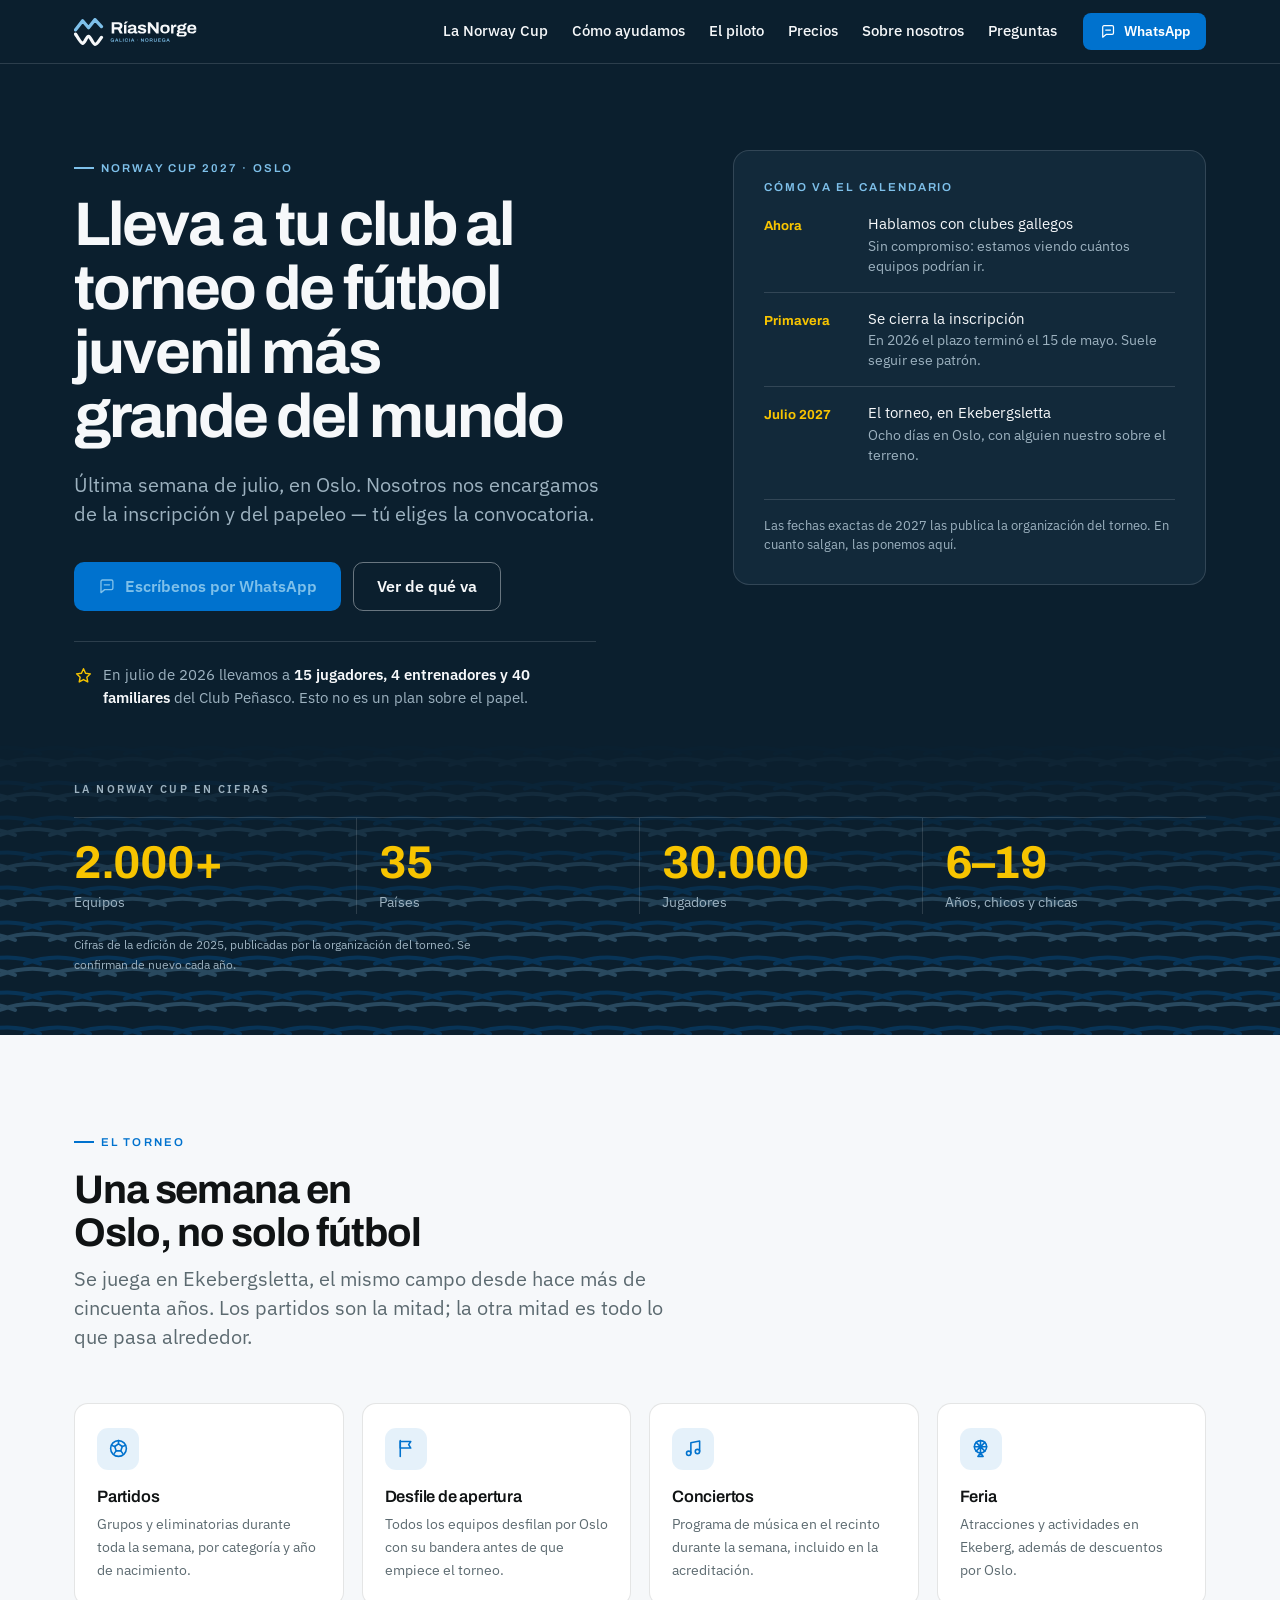
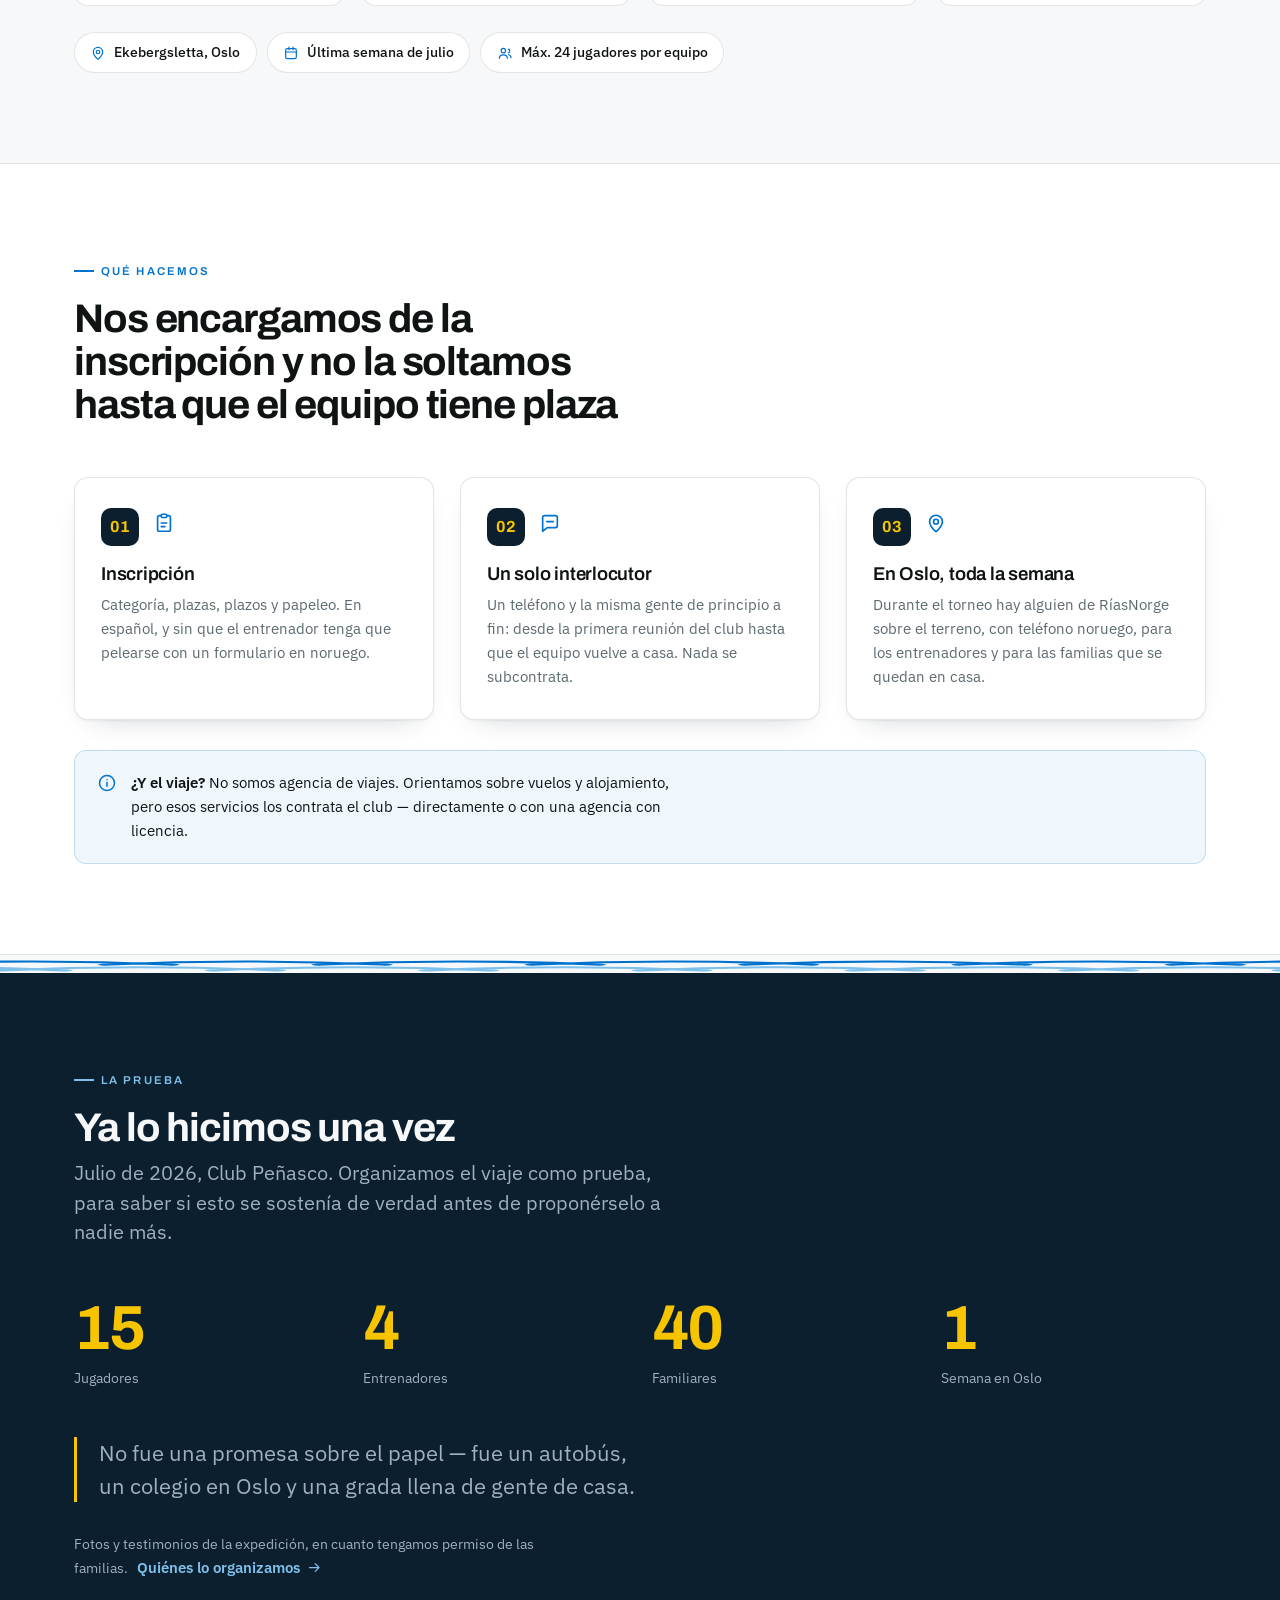
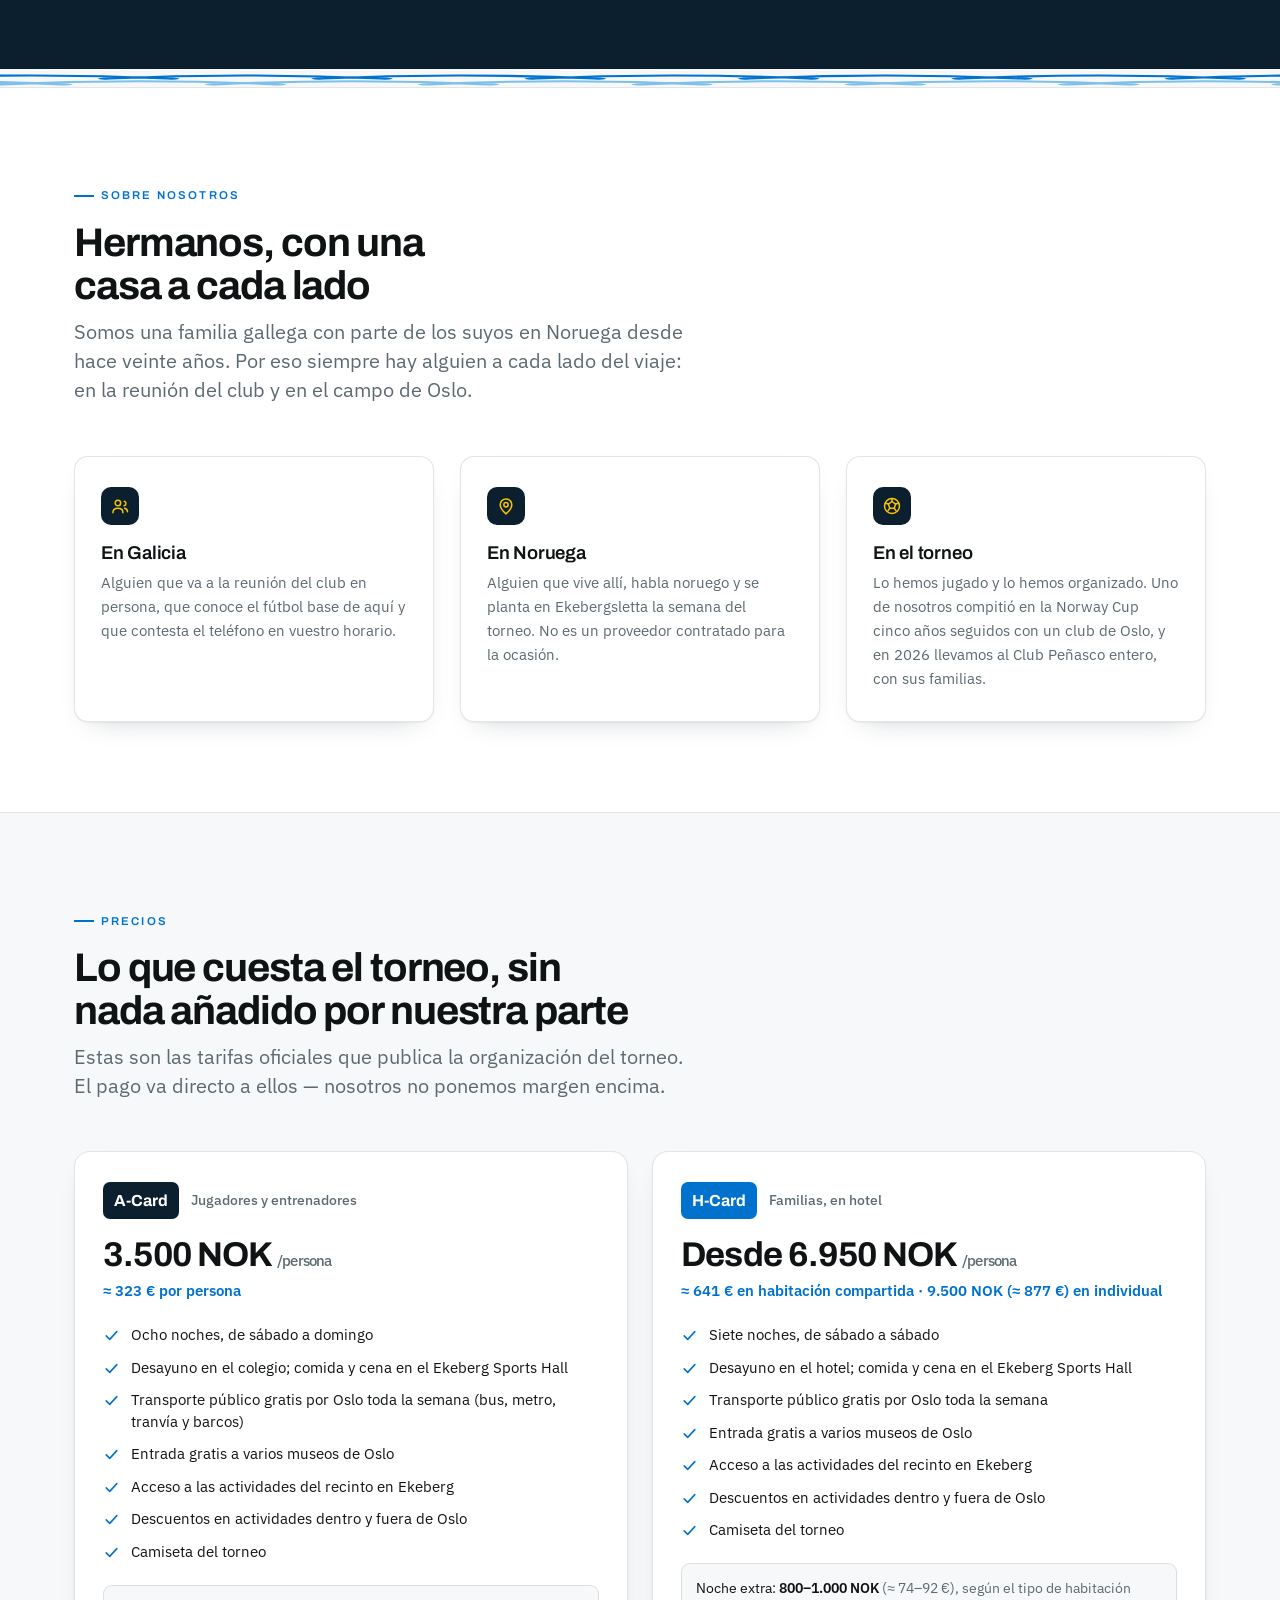
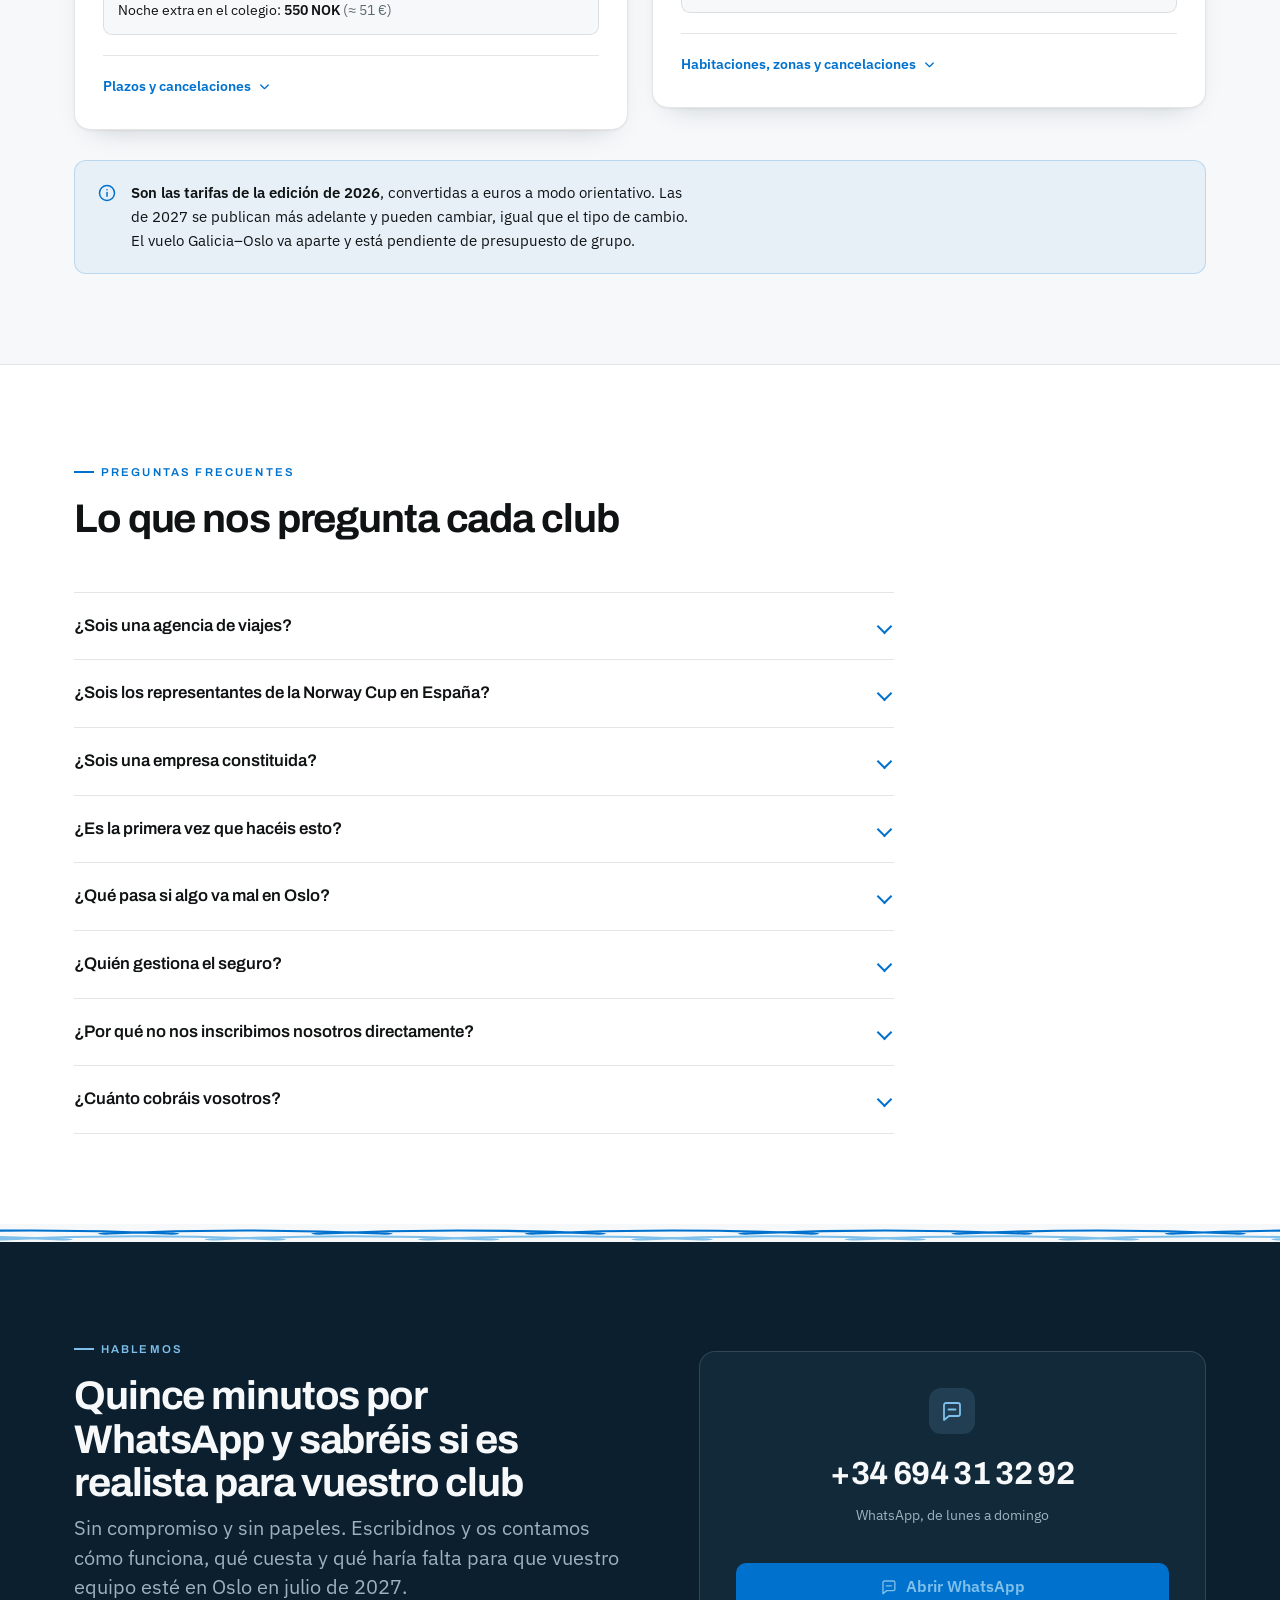
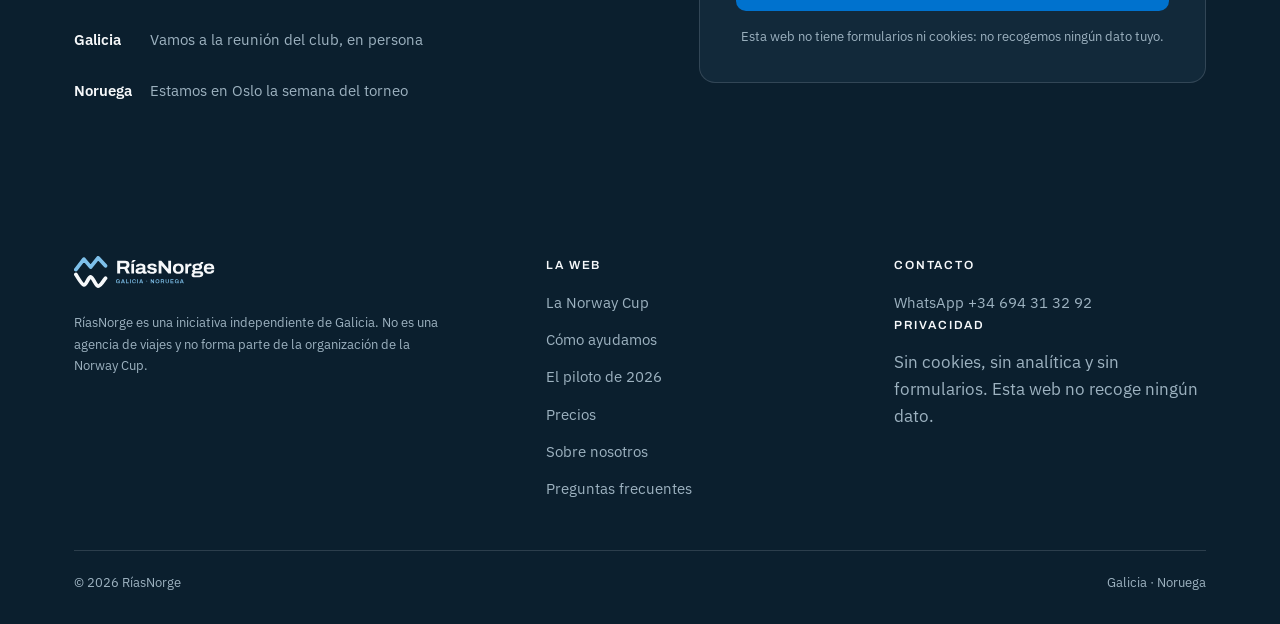
==== index.html @ 10eb0c3c "Add files via upload" ====
<!doctype html>
<html lang="es">
<head>
<meta charset="utf-8">
<meta name="viewport" content="width=device-width,initial-scale=1">
<title>RíasNorge — Lleva a tu club a la Norway Cup de Oslo</title>
<meta name="description" content="Ayudamos a los clubes de fútbol base gallegos a inscribir a sus equipos en la Norway Cup de Oslo, el torneo juvenil más grande del mundo. En julio de 2026 llevamos al Club Peñasco.">

<!-- Seguridad: la página solo puede cargar recursos de este mismo dominio.
     Nada de scripts externos, nada de rastreadores, nada de formularios. -->
<meta http-equiv="Content-Security-Policy" content="default-src 'none'; img-src 'self' data:; style-src 'self'; font-src 'self'; script-src 'none'; form-action 'none'; base-uri 'none'; frame-src 'none'; object-src 'none'">
<meta name="referrer" content="no-referrer-when-downgrade">
<meta name="robots" content="index, follow">
<meta name="theme-color" content="#0B1F2E">

<!-- Vista previa al compartir por WhatsApp -->
<meta property="og:type" content="website">
<meta property="og:locale" content="es_ES">
<meta property="og:site_name" content="RíasNorge">
<meta property="og:title" content="Lleva a tu club a la Norway Cup">
<meta property="og:description" content="El torneo de fútbol juvenil más grande del mundo se juega en Oslo. Ayudamos a los clubes gallegos a inscribirse.">
<meta property="og:image" content="https://riasnorge.com/img/og.png">
<meta property="og:image:width" content="1200">
<meta property="og:image:height" content="630">
<meta name="twitter:card" content="summary_large_image">

<link rel="icon" href="img/favicon.svg" type="image/svg+xml">
<link rel="apple-touch-icon" href="img/og.png">
<link rel="canonical" href="https://riasnorge.com/">
<link rel="stylesheet" href="estilos.css">
</head>
<body>

<a class="skip" href="#contenido">Ir al contenido</a>

<svg class="sprite" aria-hidden="true" focusable="false"><defs>
<symbol id="i-ball" viewBox="0 0 24 24" fill="none" stroke="currentColor" stroke-width="1.8" stroke-linecap="round" stroke-linejoin="round"><circle cx="12" cy="12" r="9"/><path d="M12 6.6l4.3 3.1-1.6 5H9.3l-1.6-5z"/><path d="M12 3v3.6M16.3 9.7l3.4-1.1M14.7 14.7l2.1 2.9M9.3 14.7l-2.1 2.9M7.7 9.7L4.3 8.6"/></symbol>
<symbol id="i-flag" viewBox="0 0 24 24" fill="none" stroke="currentColor" stroke-width="1.8" stroke-linecap="round" stroke-linejoin="round"><path d="M6 21V3"/><path d="M6 4h12l-2.4 3.6L18 11.5H6z"/></symbol>
<symbol id="i-music" viewBox="0 0 24 24" fill="none" stroke="currentColor" stroke-width="1.8" stroke-linecap="round" stroke-linejoin="round"><path d="M9 17V5.5l10-2V15"/><circle cx="6.5" cy="17.5" r="2.5"/><circle cx="16.5" cy="15.5" r="2.5"/></symbol>
<symbol id="i-wheel" viewBox="0 0 24 24" fill="none" stroke="currentColor" stroke-width="1.8" stroke-linecap="round" stroke-linejoin="round"><circle cx="12" cy="10" r="7"/><path d="M12 3v14M5 10h14M7 5l10 10M17 5L7 15"/><path d="M12 17l-3 4h6z"/></symbol>
<symbol id="i-clipboard" viewBox="0 0 24 24" fill="none" stroke="currentColor" stroke-width="1.8" stroke-linecap="round" stroke-linejoin="round"><path d="M9 4H7a2 2 0 0 0-2 2v13a2 2 0 0 0 2 2h10a2 2 0 0 0 2-2V6a2 2 0 0 0-2-2h-2"/><rect x="9" y="2.5" width="6" height="3.5" rx="1"/><path d="M9 12h6M9 16h4"/></symbol>
<symbol id="i-chat" viewBox="0 0 24 24" fill="none" stroke="currentColor" stroke-width="1.8" stroke-linecap="round" stroke-linejoin="round"><path d="M20 15a2 2 0 0 1-2 2H9l-5 4V6a2 2 0 0 1 2-2h12a2 2 0 0 1 2 2z"/><path d="M8.5 10.5h7"/></symbol>
<symbol id="i-pin" viewBox="0 0 24 24" fill="none" stroke="currentColor" stroke-width="1.8" stroke-linecap="round" stroke-linejoin="round"><path d="M12 21.5s7-6.2 7-11a7 7 0 1 0-14 0c0 4.8 7 11 7 11z"/><circle cx="12" cy="10.5" r="2.6"/></symbol>
<symbol id="i-check" viewBox="0 0 24 24" fill="none" stroke="currentColor" stroke-width="2.2" stroke-linecap="round" stroke-linejoin="round"><path d="M4.5 12.5l5 5 10-11"/></symbol>
<symbol id="i-chevron" viewBox="0 0 24 24" fill="none" stroke="currentColor" stroke-width="2" stroke-linecap="round" stroke-linejoin="round"><path d="M6 9.5l6 6 6-6"/></symbol>
<symbol id="i-arrow" viewBox="0 0 24 24" fill="none" stroke="currentColor" stroke-width="2" stroke-linecap="round" stroke-linejoin="round"><path d="M4 12h15M13 6l6 6-6 6"/></symbol>
<symbol id="i-menu" viewBox="0 0 24 24" fill="none" stroke="currentColor" stroke-width="2" stroke-linecap="round"><path d="M4 7h16M4 12h16M4 17h16"/></symbol>
<symbol id="i-close" viewBox="0 0 24 24" fill="none" stroke="currentColor" stroke-width="2" stroke-linecap="round"><path d="M6 6l12 12M18 6L6 18"/></symbol>
<symbol id="i-info" viewBox="0 0 24 24" fill="none" stroke="currentColor" stroke-width="1.8" stroke-linecap="round" stroke-linejoin="round"><circle cx="12" cy="12" r="9"/><path d="M12 11.5V16"/><circle cx="12" cy="8.2" r=".9" fill="currentColor" stroke="none"/></symbol>
<symbol id="i-star" viewBox="0 0 24 24" fill="none" stroke="currentColor" stroke-width="1.8" stroke-linecap="round" stroke-linejoin="round"><path d="M12 3.5l2.6 5.6 6.1.8-4.5 4.2 1.2 6-5.4-3-5.4 3 1.2-6L3.3 9.9l6.1-.8z"/></symbol>
<symbol id="i-calendar" viewBox="0 0 24 24" fill="none" stroke="currentColor" stroke-width="1.8" stroke-linecap="round" stroke-linejoin="round"><rect x="4" y="5.5" width="16" height="15" rx="2.5"/><path d="M4 10.5h16M9 3v4M15 3v4"/></symbol>
<symbol id="i-users" viewBox="0 0 24 24" fill="none" stroke="currentColor" stroke-width="1.8" stroke-linecap="round" stroke-linejoin="round"><circle cx="9.5" cy="8.5" r="3.3"/><path d="M3.5 20c0-3.3 2.7-5.2 6-5.2s6 1.9 6 5.2"/><path d="M17 6.2a2.9 2.9 0 0 1 0 5.6M17.5 14.6c2.2.5 3.5 2 3.5 4.4"/></symbol>
</defs></svg>

<!-- Menú móvil: se abre y se cierra solo con CSS (:target), sin JavaScript -->
<nav class="menu-panel" id="menu" aria-label="Menú">
  <a href="#torneo">La Norway Cup <svg aria-hidden="true"><use href="#i-arrow"></use></svg></a>
  <a href="#ayuda">Cómo ayudamos <svg aria-hidden="true"><use href="#i-arrow"></use></svg></a>
  <a href="#piloto">El piloto <svg aria-hidden="true"><use href="#i-arrow"></use></svg></a>
  <a href="#precios">Precios <svg aria-hidden="true"><use href="#i-arrow"></use></svg></a>
  <a href="#nosotros">Sobre nosotros <svg aria-hidden="true"><use href="#i-arrow"></use></svg></a>
  <a href="#preguntas">Preguntas <svg aria-hidden="true"><use href="#i-arrow"></use></svg></a>
  <a class="btn btn--primary btn--block" href="#contacto">Habla con nosotros</a>
</nav>

<header class="site-header" id="top">
  <div class="site-header__inner">
    <a class="brand" href="index.html" aria-label="RíasNorge — inicio">
      <img src="img/logo-inv.svg" alt="RíasNorge" width="140" height="28">
    </a>

    <div class="nav">
      <div class="nav__links">
        <a href="#torneo">La Norway Cup</a>
        <a href="#ayuda">Cómo ayudamos</a>
        <a href="#piloto">El piloto</a>
        <a href="#precios">Precios</a>
        <a href="#nosotros">Sobre nosotros</a>
        <a href="#preguntas">Preguntas</a>
      </div>
      <a class="btn btn--primary btn--sm nav__cta" href="https://wa.me/34694313292" target="_blank" rel="noopener noreferrer">
        <svg aria-hidden="true"><use href="#i-chat"></use></svg> WhatsApp
      </a>
      <a class="menu-open" href="#menu"><span class="visually-hidden">Abrir menú</span><svg aria-hidden="true"><use href="#i-menu"></use></svg></a>
      <a class="menu-close" href="#top"><span class="visually-hidden">Cerrar menú</span><svg aria-hidden="true"><use href="#i-close"></use></svg></a>
    </div>
  </div>
</header>

<main id="contenido">

  <!-- ============================ HERO ============================ -->
  <section class="hero on-dark">
    <div class="hero__sea" aria-hidden="true"></div>
    <div class="wrap hero__inner">
      <div class="hero__grid">
        <div>
          <p class="eyebrow">Norway Cup 2027 · Oslo</p>
          <h1>Lleva a tu club al torneo de fútbol juvenil más grande del mundo</h1>
          <p class="hero__lede">Última semana de julio, en Oslo. Nosotros nos encargamos de la inscripción y del papeleo — tú eliges la convocatoria.</p>

          <div class="btn-row">
            <a class="btn btn--primary" href="https://wa.me/34694313292" target="_blank" rel="noopener noreferrer">
              <svg aria-hidden="true"><use href="#i-chat"></use></svg> Escríbenos por WhatsApp
            </a>
            <a class="btn btn--ghost" href="#torneo">Ver de qué va</a>
          </div>

          <p class="hero__proof">
            <svg aria-hidden="true"><use href="#i-star"></use></svg>
            <span>En julio de 2026 llevamos a <strong>15 jugadores, 4 entrenadores y 40 familiares</strong> del Club Peñasco. Esto no es un plan sobre el papel.</span>
          </p>
        </div>

        <aside class="hero__card">
          <h2>Cómo va el calendario</h2>
          <div class="cal-row">
            <div class="cal-row__when">Ahora</div>
            <div class="cal-row__what">Hablamos con clubes gallegos<span>Sin compromiso: estamos viendo cuántos equipos podrían ir.</span></div>
          </div>
          <div class="cal-row">
            <div class="cal-row__when">Primavera</div>
            <div class="cal-row__what">Se cierra la inscripción<span>En 2026 el plazo terminó el 15 de mayo. Suele seguir ese patrón.</span></div>
          </div>
          <div class="cal-row">
            <div class="cal-row__when">Julio 2027</div>
            <div class="cal-row__what">El torneo, en Ekebergsletta<span>Ocho días en Oslo, con alguien nuestro sobre el terreno.</span></div>
          </div>
          <p class="tiny">Las fechas exactas de 2027 las publica la organización del torneo. En cuanto salgan, las ponemos aquí.</p>
        </aside>
      </div>

      <div class="scoreboard">
        <p class="scoreboard__label">La Norway Cup en cifras</p>
        <div class="scoreboard__grid">
          <div class="sb-item"><div class="sb-fig">2.000+</div><div class="sb-lbl">Equipos</div></div>
          <div class="sb-item"><div class="sb-fig">35</div><div class="sb-lbl">Países</div></div>
          <div class="sb-item"><div class="sb-fig">30.000</div><div class="sb-lbl">Jugadores</div></div>
          <div class="sb-item"><div class="sb-fig">6–19</div><div class="sb-lbl">Años, chicos y chicas</div></div>
        </div>
        <p class="scoreboard__note">Cifras de la edición de 2025, publicadas por la organización del torneo. Se confirman de nuevo cada año.</p>
      </div>
    </div>
  </section>

  <!-- ============================ EL TORNEO ============================ -->
  <section class="section" id="torneo">
    <div class="wrap">
      <div class="section-head">
        <p class="eyebrow">El torneo</p>
        <h2>Una semana en Oslo, no solo fútbol</h2>
        <p class="lede">Se juega en Ekebergsletta, el mismo campo desde hace más de cincuenta años. Los partidos son la mitad; la otra mitad es todo lo que pasa alrededor.</p>
      </div>

      <div class="tiles">
        <div class="tile">
          <div class="tile__icon"><svg aria-hidden="true"><use href="#i-ball"></use></svg></div>
          <h3>Partidos</h3>
          <p>Grupos y eliminatorias durante toda la semana, por categoría y año de nacimiento.</p>
        </div>
        <div class="tile">
          <div class="tile__icon"><svg aria-hidden="true"><use href="#i-flag"></use></svg></div>
          <h3>Desfile de apertura</h3>
          <p>Todos los equipos desfilan por Oslo con su bandera antes de que empiece el torneo.</p>
        </div>
        <div class="tile">
          <div class="tile__icon"><svg aria-hidden="true"><use href="#i-music"></use></svg></div>
          <h3>Conciertos</h3>
          <p>Programa de música en el recinto durante la semana, incluido en la acreditación.</p>
        </div>
        <div class="tile">
          <div class="tile__icon"><svg aria-hidden="true"><use href="#i-wheel"></use></svg></div>
          <h3>Feria</h3>
          <p>Atracciones y actividades en Ekeberg, además de descuentos por Oslo.</p>
        </div>
      </div>

      <div class="factstrip">
        <span class="fact"><svg aria-hidden="true"><use href="#i-pin"></use></svg> Ekebergsletta, Oslo</span>
        <span class="fact"><svg aria-hidden="true"><use href="#i-calendar"></use></svg> Última semana de julio</span>
        <span class="fact"><svg aria-hidden="true"><use href="#i-users"></use></svg> Máx. 24 jugadores por equipo</span>
      </div>
    </div>
  </section>

  <!-- ============================ CÓMO AYUDAMOS ============================ -->
  <section class="section section--bordered on-paper" id="ayuda">
    <div class="wrap">
      <div class="section-head">
        <p class="eyebrow">Qué hacemos</p>
        <h2>Nos encargamos de la inscripción y no la soltamos hasta que el equipo tiene plaza</h2>
      </div>

      <div class="steps">
        <div class="step">
          <div class="step__top">
            <div class="step__n">01</div>
            <div class="step__icon"><svg aria-hidden="true"><use href="#i-clipboard"></use></svg></div>
          </div>
          <h3>Inscripción</h3>
          <p>Categoría, plazas, plazos y papeleo. En español, y sin que el entrenador tenga que pelearse con un formulario en noruego.</p>
        </div>
        <div class="step">
          <div class="step__top">
            <div class="step__n">02</div>
            <div class="step__icon"><svg aria-hidden="true"><use href="#i-chat"></use></svg></div>
          </div>
          <h3>Un solo interlocutor</h3>
          <p>Un teléfono y la misma gente de principio a fin: desde la primera reunión del club hasta que el equipo vuelve a casa. Nada se subcontrata.</p>
        </div>
        <div class="step">
          <div class="step__top">
            <div class="step__n">03</div>
            <div class="step__icon"><svg aria-hidden="true"><use href="#i-pin"></use></svg></div>
          </div>
          <h3>En Oslo, toda la semana</h3>
          <p>Durante el torneo hay alguien de RíasNorge sobre el terreno, con teléfono noruego, para los entrenadores y para las familias que se quedan en casa.</p>
        </div>
      </div>

      <div class="notice">
        <svg aria-hidden="true"><use href="#i-info"></use></svg>
        <p><strong>¿Y el viaje?</strong> No somos agencia de viajes. Orientamos sobre vuelos y alojamiento, pero esos servicios los contrata el club — directamente o con una agencia con licencia.</p>
      </div>
    </div>
  </section>

  <!-- ============================ EL PILOTO ============================ -->
  <span class="klink" aria-hidden="true"><svg viewBox="0 0 240 28" preserveAspectRatio="none"><g fill="none" stroke-width="3.2" stroke-linecap="round"><path d="M-40,24 Q-14,14 12,24 M0,24 Q26,14 52,24 M40,24 Q66,14 92,24 M80,24 Q106,14 132,24 M120,24 Q146,14 172,24 M160,24 Q186,14 212,24 M200,24 Q226,14 252,24 M240,24 Q266,14 292,24 M280,24 Q306,14 332,24" stroke="#7EC0EA"/><path d="M-20,15 Q6,5 32,15 M20,15 Q46,5 72,15 M60,15 Q86,5 112,15 M100,15 Q126,5 152,15 M140,15 Q166,5 192,15 M180,15 Q206,5 232,15 M220,15 Q246,5 272,15 M260,15 Q286,5 312,15 M300,15 Q326,5 352,15" stroke="#0072CE"/></g></svg></span>

  <section class="section on-dark" id="piloto">
    <div class="wrap">
      <div class="section-head">
        <p class="eyebrow">La prueba</p>
        <h2>Ya lo hicimos una vez</h2>
        <p class="lede">Julio de 2026, Club Peñasco. Organizamos el viaje como prueba, para saber si esto se sostenía de verdad antes de proponérselo a nadie más.</p>
      </div>

      <div class="bignums">
        <div><div class="stat-fig">15</div><div class="stat-lbl">Jugadores</div></div>
        <div><div class="stat-fig">4</div><div class="stat-lbl">Entrenadores</div></div>
        <div><div class="stat-fig">40</div><div class="stat-lbl">Familiares</div></div>
        <div><div class="stat-fig">1</div><div class="stat-lbl">Semana en Oslo</div></div>
      </div>

      <p class="pull">No fue una promesa sobre el papel — fue un autobús, un colegio en Oslo y una grada llena de gente de casa.</p>

      <p class="small mt-l">
        Fotos y testimonios de la expedición, en cuanto tengamos permiso de las familias.
        <a class="arrow-link arrow-link--inline" href="#nosotros">Quiénes lo organizamos <svg aria-hidden="true"><use href="#i-arrow"></use></svg></a>
      </p>
    </div>
  </section>

  <span class="klink" aria-hidden="true"><svg viewBox="0 0 240 28" preserveAspectRatio="none"><g fill="none" stroke-width="3.2" stroke-linecap="round"><path d="M-40,24 Q-14,14 12,24 M0,24 Q26,14 52,24 M40,24 Q66,14 92,24 M80,24 Q106,14 132,24 M120,24 Q146,14 172,24 M160,24 Q186,14 212,24 M200,24 Q226,14 252,24 M240,24 Q266,14 292,24 M280,24 Q306,14 332,24" stroke="#7EC0EA"/><path d="M-20,15 Q6,5 32,15 M20,15 Q46,5 72,15 M60,15 Q86,5 112,15 M100,15 Q126,5 152,15 M140,15 Q166,5 192,15 M180,15 Q206,5 232,15 M220,15 Q246,5 272,15 M260,15 Q286,5 312,15 M300,15 Q326,5 352,15" stroke="#0072CE"/></g></svg></span>

  <!-- ============================ SOBRE NOSOTROS ============================ -->
  <section class="section section--bordered on-paper" id="nosotros">
    <div class="wrap">
      <div class="section-head">
        <p class="eyebrow">Sobre nosotros</p>
        <h2>Hermanos, con una casa a cada lado</h2>
        <p class="lede">Somos una familia gallega con parte de los suyos en Noruega desde hace veinte años. Por eso siempre hay alguien a cada lado del viaje: en la reunión del club y en el campo de Oslo.</p>
      </div>

      <div class="steps">
        <div class="step">
          <div class="step__top">
            <div class="step__n"><svg aria-hidden="true"><use href="#i-users"></use></svg></div>
          </div>
          <h3>En Galicia</h3>
          <p>Alguien que va a la reunión del club en persona, que conoce el fútbol base de aquí y que contesta el teléfono en vuestro horario.</p>
        </div>
        <div class="step">
          <div class="step__top">
            <div class="step__n"><svg aria-hidden="true"><use href="#i-pin"></use></svg></div>
          </div>
          <h3>En Noruega</h3>
          <p>Alguien que vive allí, habla noruego y se planta en Ekebergsletta la semana del torneo. No es un proveedor contratado para la ocasión.</p>
        </div>
        <div class="step">
          <div class="step__top">
            <div class="step__n"><svg aria-hidden="true"><use href="#i-ball"></use></svg></div>
          </div>
          <h3>En el torneo</h3>
          <p>Lo hemos jugado y lo hemos organizado. Uno de nosotros compitió en la Norway Cup cinco años seguidos con un club de Oslo, y en 2026 llevamos al Club Peñasco entero, con sus familias.</p>
        </div>
      </div>

    </div>
  </section>

  <!-- ============================ PRECIOS ============================ -->
  <section class="section" id="precios">
    <div class="wrap">
      <div class="section-head">
        <p class="eyebrow">Precios</p>
        <h2>Lo que cuesta el torneo, sin nada añadido por nuestra parte</h2>
        <p class="lede">Estas son las tarifas oficiales que publica la organización del torneo. El pago va directo a ellos — nosotros no ponemos margen encima.</p>
      </div>

      <div class="prices">
        <article class="price">
          <div class="price__head">
            <span class="price__badge">A-Card</span>
            <span class="price__who">Jugadores y entrenadores</span>
          </div>
          <div class="price-amount">3.500 NOK<span class="price__unit">/persona</span></div>
          <div class="price__eur">≈ 323 € por persona</div>

          <ul class="price__list">
            <li><svg aria-hidden="true"><use href="#i-check"></use></svg> Ocho noches, de sábado a domingo</li>
            <li><svg aria-hidden="true"><use href="#i-check"></use></svg> Desayuno en el colegio; comida y cena en el Ekeberg Sports Hall</li>
            <li><svg aria-hidden="true"><use href="#i-check"></use></svg> Transporte público gratis por Oslo toda la semana (bus, metro, tranvía y barcos)</li>
            <li><svg aria-hidden="true"><use href="#i-check"></use></svg> Entrada gratis a varios museos de Oslo</li>
            <li><svg aria-hidden="true"><use href="#i-check"></use></svg> Acceso a las actividades del recinto en Ekeberg</li>
            <li><svg aria-hidden="true"><use href="#i-check"></use></svg> Descuentos en actividades dentro y fuera de Oslo</li>
            <li><svg aria-hidden="true"><use href="#i-check"></use></svg> Camiseta del torneo</li>
          </ul>

          <div class="price__extra">Noche extra en el colegio: <strong>550 NOK</strong> <span class="small">(≈ 51 €)</span></div>

          <details class="fineprint">
            <summary>Plazos y cancelaciones <svg aria-hidden="true"><use href="#i-chevron"></use></svg></summary>
            <ul>
              <li>Fecha límite de pedido: <strong>15 de mayo</strong></li>
              <li>Pedidos o cambios después del 15 de mayo: 250 NOK por tarjeta</li>
              <li>Cambios después del 1 de junio, según disponibilidad</li>
              <li>Cancelar después del 15 de mayo: 1.000 NOK</li>
              <li>Después del 1 de junio no hay reembolso</li>
            </ul>
          </details>
        </article>

        <article class="price">
          <div class="price__head">
            <span class="price__badge price__badge--h">H-Card</span>
            <span class="price__who">Familias, en hotel</span>
          </div>
          <div class="price-amount">Desde 6.950 NOK<span class="price__unit">/persona</span></div>
          <div class="price__eur">≈ 641 € en habitación compartida · 9.500 NOK (≈ 877 €) en individual</div>

          <ul class="price__list">
            <li><svg aria-hidden="true"><use href="#i-check"></use></svg> Siete noches, de sábado a sábado</li>
            <li><svg aria-hidden="true"><use href="#i-check"></use></svg> Desayuno en el hotel; comida y cena en el Ekeberg Sports Hall</li>
            <li><svg aria-hidden="true"><use href="#i-check"></use></svg> Transporte público gratis por Oslo toda la semana</li>
            <li><svg aria-hidden="true"><use href="#i-check"></use></svg> Entrada gratis a varios museos de Oslo</li>
            <li><svg aria-hidden="true"><use href="#i-check"></use></svg> Acceso a las actividades del recinto en Ekeberg</li>
            <li><svg aria-hidden="true"><use href="#i-check"></use></svg> Descuentos en actividades dentro y fuera de Oslo</li>
            <li><svg aria-hidden="true"><use href="#i-check"></use></svg> Camiseta del torneo</li>
          </ul>

          <div class="price__extra">Noche extra: <strong>800–1.000 NOK</strong> <span class="small">(≈ 74–92 €), según el tipo de habitación</span></div>

          <details class="fineprint">
            <summary>Habitaciones, zonas y cancelaciones <svg aria-hidden="true"><use href="#i-chevron"></use></svg></summary>
            <div class="table-scroll">
              <table class="zones">
                <thead><tr><th scope="col">Habitación</th><th scope="col">Zona 1</th><th scope="col">Zona 2</th></tr></thead>
                <tbody>
                  <tr><td>Individual</td><td>9.500 NOK</td><td>9.500 NOK</td></tr>
                  <tr><td>Doble, triple o cuádruple</td><td>7.150 NOK</td><td>6.950 NOK</td></tr>
                </tbody>
              </table>
            </div>
            <ul>
              <li>Depósito de 500 NOK por tarjeta al reservar — no reembolsable</li>
              <li>Cancelar entre el 15 de mayo y el 1 de junio: se cobra el 50%</li>
              <li>Después del 1 de junio no hay reembolso</li>
              <li>Cambio de habitación después del 15 de mayo, según disponibilidad</li>
              <li>Hay hoteles con H-Card sin comidas — se consulta caso por caso</li>
            </ul>
          </details>
        </article>
      </div>

      <div class="notice">
        <svg aria-hidden="true"><use href="#i-info"></use></svg>
        <p><strong>Son las tarifas de la edición de 2026</strong>, convertidas a euros a modo orientativo. Las de 2027 se publican más adelante y pueden cambiar, igual que el tipo de cambio. El vuelo Galicia–Oslo va aparte y está pendiente de presupuesto de grupo.</p>
      </div>
    </div>
  </section>

  <!-- ============================ PREGUNTAS ============================ -->
  <section class="section section--top on-paper" id="preguntas">
    <div class="wrap">
      <div class="section-head">
        <p class="eyebrow">Preguntas frecuentes</p>
        <h2>Lo que nos pregunta cada club</h2>
      </div>

      <div class="faq">
        <details>
          <summary>¿Sois una agencia de viajes?</summary>
          <p>No. No vendemos viajes organizados. Nos encargamos de la inscripción en el torneo y del acompañamiento del club; los componentes de viaje los contrata el club, directamente o con una agencia con licencia.</p>
        </details>
        <details>
          <summary>¿Sois los representantes de la Norway Cup en España?</summary>
          <p>No, y conviene decirlo claro: no tenemos ningún acuerdo firmado con la organización del torneo, no somos sus representantes y no vendemos en su nombre. Somos gallegos que ya han hecho este viaje y que ayudan a otros clubes a hacerlo. Si alguien os dice lo contrario sobre nosotros, no es cierto.</p>
        </details>
        <details>
          <summary>¿Sois una empresa constituida?</summary>
          <p>Todavía no. Estamos viendo cuántos clubes se lo plantean en serio antes de montar la estructura. No aceptamos dinero de ningún club ni de ninguna familia antes de que esté hecha, y no prometemos plaza a nadie.</p>
        </details>
        <details>
          <summary>¿Es la primera vez que hacéis esto?</summary>
          <p>No, es la segunda. En julio de 2026 fuimos con el Club Peñasco: quince jugadores, cuatro entrenadores y cuarenta familiares. Si queréis hablar con ellos antes que con nosotros, nos parece bien.</p>
        </details>
        <details>
          <summary>¿Qué pasa si algo va mal en Oslo?</summary>
          <p>Hay alguien de RíasNorge en Oslo toda la semana del torneo, con teléfono noruego. Antes de inscribir a ningún equipo tendréis por escrito a quién se llama primero, qué se hace si un jugador se pone enfermo o se lesiona, y cómo se informa a las familias en Galicia.</p>
        </details>
        <details>
          <summary>¿Quién gestiona el seguro?</summary>
          <p>Cada club y cada familia gestiona su propio seguro; nosotros no lo contratamos ni lo administramos. Lo que sí hacemos es deciros exactamente qué cobertura necesitáis y por qué, con tiempo suficiente.</p>
        </details>
        <details>
          <summary>¿Por qué no nos inscribimos nosotros directamente?</summary>
          <p>Podéis, y algunos clubes lo harán. La inscripción es la parte fácil y no vamos a fingir lo contrario. Lo demás es hacerlo en noruego, mover a sesenta personas contando abuelos y hermanos pequeños, y tener a alguien en Oslo cuando al entrenador se le queda el móvil sin batería un martes por la tarde.</p>
        </details>
        <details>
          <summary>¿Cuánto cobráis vosotros?</summary>
          <p>Hoy, nada. Estamos en la fase de saber cuántos equipos hay, no de vender. Cuando exista la empresa y haya un servicio que cobrar, lo sabréis por escrito y antes de comprometeros a nada.</p>
        </details>
      </div>
    </div>
  </section>

  <!-- ============================ CONTACTO ============================ -->
  <span class="klink" aria-hidden="true"><svg viewBox="0 0 240 28" preserveAspectRatio="none"><g fill="none" stroke-width="3.2" stroke-linecap="round"><path d="M-40,24 Q-14,14 12,24 M0,24 Q26,14 52,24 M40,24 Q66,14 92,24 M80,24 Q106,14 132,24 M120,24 Q146,14 172,24 M160,24 Q186,14 212,24 M200,24 Q226,14 252,24 M240,24 Q266,14 292,24 M280,24 Q306,14 332,24" stroke="#7EC0EA"/><path d="M-20,15 Q6,5 32,15 M20,15 Q46,5 72,15 M60,15 Q86,5 112,15 M100,15 Q126,5 152,15 M140,15 Q166,5 192,15 M180,15 Q206,5 232,15 M220,15 Q246,5 272,15 M260,15 Q286,5 312,15 M300,15 Q326,5 352,15" stroke="#0072CE"/></g></svg></span>

  <section class="section on-dark" id="contacto">
    <div class="wrap contact">
      <div>
        <p class="eyebrow">Hablemos</p>
        <h2>Quince minutos por WhatsApp y sabréis si es realista para vuestro club</h2>
        <p class="lede">Sin compromiso y sin papeles. Escribidnos y os contamos cómo funciona, qué cuesta y qué haría falta para que vuestro equipo esté en Oslo en julio de 2027.</p>

        <div class="who-line">
          <p class="who"><b>Galicia</b> Vamos a la reunión del club, en persona</p>
          <p class="who"><b>Noruega</b> Estamos en Oslo la semana del torneo</p>
        </div>
      </div>

      <div class="contact-card">
        <span class="wa-mark"><svg aria-hidden="true"><use href="#i-chat"></use></svg></span>
        <p class="contact-card__num"><a href="https://wa.me/34694313292" target="_blank" rel="noopener noreferrer">+34 694 31 32 92</a></p>
        <p class="small">WhatsApp, de lunes a domingo</p>
        <a class="btn btn--primary btn--block" href="https://wa.me/34694313292" target="_blank" rel="noopener noreferrer">
          <svg aria-hidden="true"><use href="#i-chat"></use></svg> Abrir WhatsApp
        </a>
        <p class="tiny">Esta web no tiene formularios ni cookies: no recogemos ningún dato tuyo.</p>
      </div>
    </div>
  </section>

</main>

<footer class="site-footer">
  <div class="wrap">
    <div class="footer__grid">
      <div>
        <img src="img/logo-inv.svg" alt="RíasNorge" width="160" height="32">
        <p class="legal">RíasNorge es una iniciativa independiente de Galicia. No es una agencia de viajes y no forma parte de la organización de la Norway Cup.</p>
      </div>
      <div>
        <h4>La web</h4>
        <ul>
          <li><a href="#torneo">La Norway Cup</a></li>
          <li><a href="#ayuda">Cómo ayudamos</a></li>
          <li><a href="#piloto">El piloto de 2026</a></li>
          <li><a href="#precios">Precios</a></li>
          <li><a href="#nosotros">Sobre nosotros</a></li>
          <li><a href="#preguntas">Preguntas frecuentes</a></li>
        </ul>
      </div>
      <div>
        <h4>Contacto</h4>
        <ul>
          <li><a href="https://wa.me/34694313292" target="_blank" rel="noopener noreferrer">WhatsApp +34 694 31 32 92</a></li>
        </ul>
        <h4 class="mt-m">Privacidad</h4>
        <ul>
          <li>Sin cookies, sin analítica y sin formularios. Esta web no recoge ningún dato.</li>
        </ul>
      </div>
    </div>
    <div class="footer__bottom">
      <span>© 2026 RíasNorge</span>
      <span>Galicia · Noruega</span>
    </div>
  </div>
</footer>

<div class="mobile-bar">
  <a class="btn btn--primary" href="https://wa.me/34694313292" target="_blank" rel="noopener noreferrer">
    <svg aria-hidden="true"><use href="#i-chat"></use></svg> WhatsApp
  </a>
  <a class="btn btn--ghost" href="#precios">Precios</a>
</div>

</body>
</html>
---- estilos.css ----
/* =========================================================
   RíasNorge — riasnorge.com
   Paleta y tipografía según marca/cores.txt y 04-brand-and-voice.md.
   Sin dependencias externas: las tipografías se sirven desde /fuentes.
   ========================================================= */

/* ---------- Tipografías (alojadas aquí, no en Google) ---------- */
@font-face{
  font-family:Archivo;font-style:normal;font-weight:600;font-display:swap;
  src:url(fuentes/archivo-latin-600-normal.woff2) format('woff2');
}
@font-face{
  font-family:Archivo;font-style:normal;font-weight:700;font-display:swap;
  src:url(fuentes/archivo-latin-700-normal.woff2) format('woff2');
}
@font-face{
  font-family:'IBM Plex Sans';font-style:normal;font-weight:400;font-display:swap;
  src:url(fuentes/ibm-plex-sans-latin-400-normal.woff2) format('woff2');
}
@font-face{
  font-family:'IBM Plex Sans';font-style:normal;font-weight:500;font-display:swap;
  src:url(fuentes/ibm-plex-sans-latin-500-normal.woff2) format('woff2');
}
@font-face{
  font-family:'IBM Plex Sans';font-style:normal;font-weight:600;font-display:swap;
  src:url(fuentes/ibm-plex-sans-latin-600-normal.woff2) format('woff2');
}

:root{
  --celeste:#0072CE;
  --celeste-osc:#005FAE;
  --celeste-claro:#7EC0EA;
  --noite:#0B1F2E;
  --noite-2:#12293A;
  --amarelo:#F7C400;
  --cal:#F6F8FA;
  --blanco:#FFFFFF;
  --tinta:#101314;
  --gris:#5C6A70;
  --gris-claro:#9DB2C0;

  --linea:rgba(16,19,20,.11);
  --linea-fuerte:rgba(16,19,20,.2);
  --linea-noite:rgba(246,248,250,.14);
  --sombra:0 1px 2px rgba(11,31,46,.05), 0 12px 28px -18px rgba(11,31,46,.28);

  --maxw:1180px;
  --pad:24px;
  --r:14px;
  --header-h:64px;
}

*,*::before,*::after{box-sizing:border-box}
html{scroll-behavior:smooth;scroll-padding-top:calc(var(--header-h) + 14px);-webkit-text-size-adjust:100%}
@media (prefers-reduced-motion:reduce){
  html{scroll-behavior:auto}
  *,*::before,*::after{transition-duration:.001ms !important;animation-duration:.001ms !important}
}

body{
  margin:0;
  background:var(--cal);
  color:var(--tinta);
  font-family:'IBM Plex Sans',-apple-system,BlinkMacSystemFont,'Segoe UI',Helvetica,Arial,sans-serif;
  font-size:17px;line-height:1.6;
  -webkit-font-smoothing:antialiased;
  overflow-x:hidden;
}
@media (max-width:860px){ body{padding-bottom:70px} }

img,svg{max-width:100%}

/* ---------- Tipografía ---------- */
h1,h2,h3,.eyebrow,.step__n,.sb-fig,.price-amount,.stat-fig,.price__badge,.site-footer h4{
  font-family:Archivo,'Helvetica Neue',Helvetica,Arial,sans-serif;
}
h1{font-size:clamp(2.05rem,5.2vw,3.85rem);line-height:1.04;font-weight:700;letter-spacing:-.034em;margin:0;text-wrap:balance}
h2{font-size:clamp(1.7rem,3.6vw,2.5rem);line-height:1.08;font-weight:700;letter-spacing:-.028em;margin:0 0 .6rem;text-wrap:balance}
h3{font-size:1.16rem;line-height:1.3;font-weight:600;letter-spacing:-.012em;margin:0 0 .4rem;text-wrap:balance}
p{margin:0 0 1rem;max-width:62ch}
p:last-child{margin-bottom:0}
a{color:var(--celeste);text-underline-offset:3px}
strong{font-weight:600}

.lede{font-size:clamp(1.05rem,1.9vw,1.22rem);line-height:1.5;color:var(--gris);max-width:54ch;margin:0}
.small{font-size:.87rem;line-height:1.55;color:var(--gris)}
.tiny{font-size:.79rem;line-height:1.5;color:var(--gris)}
.mt-l{margin-top:2rem}
.mt-m{margin-top:1.1rem}

.eyebrow{
  display:inline-flex;align-items:center;gap:.6em;
  font-size:.71rem;font-weight:600;letter-spacing:.19em;text-transform:uppercase;
  color:var(--celeste);margin:0 0 1rem;
}
.eyebrow::before{content:"";width:20px;height:2px;background:currentColor;flex:0 0 auto}

a:focus-visible,summary:focus-visible,button:focus-visible{
  outline:2.5px solid var(--celeste);outline-offset:3px;border-radius:3px;
}
.on-dark a:focus-visible,.on-dark summary:focus-visible,
.site-header a:focus-visible,.mobile-bar a:focus-visible{outline-color:var(--amarelo)}

/* ---------- Estructura ---------- */
.wrap{max-width:var(--maxw);margin:0 auto;padding-inline:var(--pad)}
.section{padding:clamp(56px,7vw,100px) 0}
.section--bordered{border-top:1px solid var(--linea);border-bottom:1px solid var(--linea)}
.section--top{border-top:1px solid var(--linea)}
.section--flush-top{padding-top:0}

.on-dark{background:var(--noite);color:var(--cal)}
.on-dark h2,.on-dark h3{color:var(--cal)}
.on-dark p,.on-dark .lede,.on-dark .small,.on-dark .tiny{color:var(--gris-claro)}
.on-dark .eyebrow{color:var(--celeste-claro)}
.on-dark a{color:var(--celeste-claro)}
.on-paper{background:var(--blanco)}

.klink{display:block;width:100%;height:18px;line-height:0}
.klink svg{display:block;width:100%;height:100%}

.sprite{position:absolute;width:0;height:0;overflow:hidden}

/* ---------- Botones ---------- */
.btn{
  display:inline-flex;align-items:center;justify-content:center;gap:.55em;
  font-family:'IBM Plex Sans',sans-serif;font-weight:600;font-size:.97rem;line-height:1;
  padding:.92em 1.5em;border-radius:10px;text-decoration:none;
  border:1.5px solid transparent;cursor:pointer;white-space:nowrap;
  transition:background-color .16s ease,color .16s ease,border-color .16s ease;
}
.btn svg{width:1.15em;height:1.15em;flex:0 0 auto}
.btn--primary{background:var(--celeste);color:#fff}
.btn--primary:hover{background:var(--celeste-osc)}
.btn--ghost{background:transparent;border-color:var(--linea-fuerte);color:var(--tinta)}
.btn--ghost:hover{border-color:var(--tinta);background:var(--tinta);color:var(--cal)}
.on-dark .btn--ghost,.mobile-bar .btn--ghost,.site-header .btn--ghost{border-color:rgba(246,248,250,.4);color:var(--cal)}
.on-dark .btn--ghost:hover,.mobile-bar .btn--ghost:hover{background:var(--cal);border-color:var(--cal);color:var(--noite)}
.btn--sm{padding:.68em 1.1em;font-size:.88rem;border-radius:8px}
.btn--block{width:100%}
.btn-row{display:flex;flex-wrap:wrap;gap:12px}

.arrow-link{display:inline-flex;align-items:center;gap:.45em;font-weight:600;font-size:.95rem;text-decoration:none}
.arrow-link svg{width:1em;height:1em;transition:transform .16s ease}
.arrow-link:hover svg{transform:translateX(3px)}
.arrow-link--inline{margin-left:.4em}

/* =========================================================
   Cabecera — siempre oscura, sin JavaScript
   ========================================================= */
.site-header{
  position:sticky;top:0;z-index:60;height:var(--header-h);
  display:flex;align-items:center;
  background:var(--noite);border-bottom:1px solid var(--linea-noite);
}
.site-header__inner{
  max-width:var(--maxw);margin:0 auto;width:100%;padding-inline:var(--pad);
  display:flex;align-items:center;justify-content:space-between;gap:18px;
}
.brand{display:flex;align-items:center;flex:0 0 auto}
.brand img{height:28px;width:auto;display:block}

.nav{display:flex;align-items:center;gap:26px}
.nav__links{display:flex;align-items:center;gap:24px}
.nav__links a{
  color:var(--cal);text-decoration:none;font-weight:500;font-size:.93rem;
  padding-block:4px;border-bottom:2px solid transparent;
}
.nav__links a:hover{border-bottom-color:var(--celeste-claro)}
.nav__links a[aria-current="page"]{border-bottom-color:var(--celeste-claro)}

/* Botón de menú (solo móvil) */
.menu-open,.menu-close{
  display:none;align-items:center;justify-content:center;
  width:44px;height:44px;border-radius:10px;
  border:1.5px solid rgba(246,248,250,.35);color:var(--cal);text-decoration:none;
}
.menu-open svg,.menu-close svg{width:22px;height:22px}

/* Panel de menú: se abre con :target, se cierra solo al pulsar cualquier enlace */
.menu-panel{
  display:none;
  /* Cubre toda la pantalla bajo la cabecera: un menú, no un desplegable a medias */
  position:fixed;inset:var(--header-h) 0 0 0;z-index:55;
  background:var(--noite);
  padding:8px var(--pad) calc(26px + env(safe-area-inset-bottom));
  overflow-y:auto;
}
.menu-panel:target{display:block}
.menu-panel a{
  display:flex;align-items:center;justify-content:space-between;
  color:var(--cal);text-decoration:none;font-weight:500;font-size:1.05rem;
  padding:15px 0;border-bottom:1px solid var(--linea-noite);
}
.menu-panel a svg{width:16px;height:16px;color:var(--celeste-claro)}
.menu-panel .btn{margin-top:20px;justify-content:center;border-bottom-color:transparent;font-size:1rem}
/* Cuando el panel está abierto, el botón de abrir cede el sitio al de cerrar */
.menu-panel:target ~ .site-header .menu-open{display:none}
.menu-panel:target ~ .site-header .menu-close{display:inline-flex}
/* Con el menú abierto, la barra fija estorba */
.menu-panel:target ~ .mobile-bar{display:none}

@media (max-width:960px){
  .nav__links,.nav__cta{display:none}
  .menu-open{display:inline-flex}
}

/* =========================================================
   Hero
   ========================================================= */
.hero{
  position:relative;isolation:isolate;overflow:hidden;
  background:var(--noite);color:var(--cal);
  padding:clamp(48px,7vw,86px) 0 0;
}
.hero__sea{
  position:absolute;left:0;right:0;bottom:0;height:min(300px,42%);
  background-image:url(img/banda.svg);
  background-repeat:repeat;background-size:300px 35px;
  opacity:.26;z-index:-1;pointer-events:none;
  -webkit-mask-image:linear-gradient(to top,#000 0%,#000 30%,transparent 100%);
  mask-image:linear-gradient(to top,#000 0%,#000 30%,transparent 100%);
}
.hero__inner{position:relative;z-index:1}
.hero__grid{display:grid;grid-template-columns:1.12fr .88fr;gap:clamp(30px,4.5vw,64px);align-items:start}
@media (max-width:1000px){.hero__grid{grid-template-columns:1fr;gap:36px}}
.hero h1{max-width:16ch}
.hero__lede{margin-top:1.3rem;max-width:44ch;font-size:clamp(1.02rem,1.9vw,1.22rem);line-height:1.5;color:var(--gris-claro)}
.hero .btn-row{margin-top:2.1rem}
.hero__proof{
  display:flex;align-items:flex-start;gap:.7em;
  margin-top:1.9rem;padding-top:1.4rem;border-top:1px solid var(--linea-noite);
  max-width:58ch;font-size:.93rem;line-height:1.5;color:var(--gris-claro);
}
.hero__proof svg{width:19px;height:19px;color:var(--amarelo);flex:0 0 auto;margin-top:2px}
.hero__proof strong{color:var(--cal);font-weight:600}

.hero__card{background:var(--noite-2);border:1px solid var(--linea-noite);border-radius:16px;padding:clamp(24px,2.6vw,30px)}
.hero__card h2{font-size:.72rem;font-weight:600;letter-spacing:.17em;text-transform:uppercase;color:var(--celeste-claro);margin:0 0 20px}
.cal-row{display:grid;grid-template-columns:auto 1fr;gap:16px;padding:15px 0;border-top:1px solid var(--linea-noite)}
.cal-row:first-of-type{border-top:none;padding-top:0}
.cal-row__when{font-family:Archivo;font-weight:700;font-size:.82rem;color:var(--amarelo);white-space:nowrap;padding-top:2px;min-width:88px}
.cal-row__what{font-size:.93rem;line-height:1.45;color:var(--cal)}
.cal-row__what span{display:block;color:var(--gris-claro);font-size:.86rem;margin-top:2px}
.hero__card .tiny{margin-top:18px;padding-top:16px;border-top:1px solid var(--linea-noite);color:var(--gris-claro)}

.scoreboard{margin-top:clamp(44px,6vw,72px);padding-bottom:clamp(40px,5vw,60px)}
.scoreboard__label{font-size:.7rem;font-weight:600;letter-spacing:.19em;text-transform:uppercase;color:var(--gris-claro);margin:0 0 1.1rem}
.scoreboard__grid{display:grid;grid-template-columns:repeat(4,1fr);border-top:1px solid var(--linea-noite)}
.sb-item{padding:22px 20px 0 0;border-right:1px solid var(--linea-noite)}
.sb-item:last-child{border-right:none}
.sb-item:not(:first-child){padding-left:22px}
.sb-fig{font-size:clamp(1.85rem,3.6vw,2.9rem);font-weight:700;line-height:1;letter-spacing:-.028em;color:var(--amarelo);font-variant-numeric:tabular-nums}
.sb-lbl{margin-top:.5em;font-size:.85rem;color:var(--gris-claro)}
.scoreboard__note{margin-top:1.3rem;font-size:.78rem;color:var(--gris-claro)}
@media (max-width:760px){
  .scoreboard__grid{grid-template-columns:1fr 1fr}
  .sb-item{padding:20px 16px 20px 0;border-bottom:1px solid var(--linea-noite)}
  .sb-item:nth-child(2n){border-right:none;padding-left:18px}
  .sb-item:nth-child(2n+1){padding-left:0}
  .sb-item:nth-last-child(-n+2){border-bottom:none}
}

/* ---------- Bloques ---------- */
.section-head{max-width:62ch;margin-bottom:clamp(32px,4vw,52px)}

.tiles{display:grid;grid-template-columns:repeat(4,1fr);gap:18px}
@media (max-width:900px){.tiles{grid-template-columns:repeat(2,1fr)}}
@media (max-width:480px){.tiles{grid-template-columns:1fr}}
.tile{background:var(--blanco);border:1px solid var(--linea);border-radius:var(--r);padding:24px 22px}
.tile__icon{width:42px;height:42px;border-radius:11px;display:grid;place-items:center;background:rgba(0,114,206,.1);color:var(--celeste);margin-bottom:16px}
.tile__icon svg{width:21px;height:21px}
.tile h3{font-size:1.03rem;margin-bottom:.3rem}
.tile p{font-size:.9rem;color:var(--gris);margin:0}

.factstrip{display:flex;flex-wrap:wrap;gap:10px;margin-top:26px}
.fact{display:inline-flex;align-items:center;gap:.55em;border:1px solid var(--linea);border-radius:999px;background:var(--blanco);padding:.6em 1.1em;font-size:.88rem;font-weight:500}
.fact svg{width:16px;height:16px;color:var(--celeste);flex:0 0 auto}

.steps{display:grid;grid-template-columns:repeat(3,1fr);gap:26px}
@media (max-width:860px){.steps{grid-template-columns:1fr;gap:20px}}
.step{background:var(--blanco);border:1px solid var(--linea);border-radius:var(--r);padding:30px 26px;box-shadow:var(--sombra)}
.step__top{display:flex;align-items:center;gap:14px;margin-bottom:16px}
.step__n{flex:0 0 auto;width:38px;height:38px;border-radius:10px;background:var(--noite);color:var(--amarelo);display:grid;place-items:center;font-weight:700;font-size:1rem}
.step__n svg{width:20px;height:20px}
.step__icon{color:var(--celeste)}
.step__icon svg{width:22px;height:22px}
.step p{font-size:.94rem;color:var(--gris);margin:0}

.notice{display:flex;gap:14px;align-items:flex-start;margin-top:30px;padding:20px 22px;border-radius:12px;background:rgba(0,114,206,.06);border:1px solid rgba(0,114,206,.2)}
.notice svg{width:20px;height:20px;color:var(--celeste);flex:0 0 auto;margin-top:2px}
.notice p{font-size:.94rem;margin:0;color:var(--tinta)}

.bignums{display:grid;grid-template-columns:repeat(4,1fr);gap:24px;margin-top:clamp(32px,4vw,48px)}
@media (max-width:760px){.bignums{grid-template-columns:1fr 1fr;gap:28px}}
.stat-fig{font-size:clamp(2.6rem,5.4vw,3.9rem);font-weight:700;line-height:1;letter-spacing:-.03em;color:var(--amarelo);font-variant-numeric:tabular-nums}
.stat-lbl{margin-top:.45em;font-size:.9rem;color:var(--gris-claro)}
.pull{margin:clamp(34px,4vw,48px) 0 0;padding-left:22px;border-left:3px solid var(--amarelo);font-size:clamp(1.1rem,2.2vw,1.4rem);line-height:1.45;color:var(--cal);max-width:44ch}

/* ---------- Precios ---------- */
.prices{display:grid;grid-template-columns:1fr 1fr;gap:24px;margin-top:clamp(32px,4vw,48px);align-items:start}
@media (max-width:900px){.prices{grid-template-columns:1fr}}
.price{background:var(--blanco);border:1px solid var(--linea);border-radius:16px;padding:30px 28px;box-shadow:var(--sombra)}
.price__head{display:flex;align-items:center;gap:12px;flex-wrap:wrap;margin-bottom:18px}
.price__badge{font-weight:700;font-size:1rem;color:#fff;background:var(--noite);border-radius:7px;padding:.34em .7em}
.price__badge--h{background:var(--celeste)}
.price__who{font-size:.89rem;font-weight:500;color:var(--gris)}
.price-amount{font-size:clamp(1.75rem,3.4vw,2.15rem);font-weight:700;letter-spacing:-.024em;line-height:1.05}
.price__unit{font-family:'IBM Plex Sans';font-size:.92rem;font-weight:500;color:var(--gris);margin-left:.3em}
.price__eur{margin-top:.35rem;font-size:.92rem;font-weight:600;color:var(--celeste)}
.price__list{list-style:none;margin:22px 0 0;padding:0;display:grid;gap:11px}
.price__list li{display:flex;gap:11px;align-items:flex-start;font-size:.93rem;line-height:1.45}
.price__list svg{width:17px;height:17px;color:var(--celeste);flex:0 0 auto;margin-top:3px}
.price__extra{margin-top:22px;padding:.85em 1em;border-radius:9px;background:var(--cal);border:1px solid var(--linea);font-size:.9rem}

.fineprint{margin-top:20px;border-top:1px solid var(--linea);padding-top:16px}
.fineprint summary{cursor:pointer;list-style:none;font-weight:600;font-size:.89rem;color:var(--celeste);display:inline-flex;align-items:center;gap:.45em}
.fineprint summary::-webkit-details-marker{display:none}
.fineprint summary svg{width:15px;height:15px;transition:transform .18s ease}
.fineprint[open] summary svg{transform:rotate(180deg)}
.fineprint ul{margin:14px 0 0;padding-left:1.15em;font-size:.85rem;line-height:1.6;color:var(--gris)}
.fineprint li{margin-bottom:.35em}
.zones{width:100%;border-collapse:collapse;margin-top:14px;font-size:.85rem}
.zones th,.zones td{text-align:left;padding:.5em .35em;border-bottom:1px solid var(--linea)}
.zones th{font-size:.74rem;text-transform:uppercase;letter-spacing:.06em;color:var(--gris);font-weight:600}
.zones td:not(:first-child),.zones th:not(:first-child){text-align:right;font-variant-numeric:tabular-nums}
.table-scroll{overflow-x:auto}

/* ---------- Preguntas ---------- */
.faq{max-width:820px}
.faq details{border-bottom:1px solid var(--linea)}
.faq details:first-of-type{border-top:1px solid var(--linea)}
.faq summary{
  cursor:pointer;list-style:none;display:flex;align-items:center;justify-content:space-between;gap:18px;
  padding:22px 0;font-family:Archivo;font-weight:600;font-size:1.05rem;line-height:1.35;
}
.faq summary::-webkit-details-marker{display:none}
.faq summary::after{
  content:"";flex:0 0 auto;width:11px;height:11px;
  border-right:2px solid var(--celeste);border-bottom:2px solid var(--celeste);
  transform:rotate(45deg);transition:transform .18s ease;margin-right:4px;
}
.faq details[open] summary::after{transform:rotate(-135deg)}
.faq details p{padding:0 0 22px;color:var(--gris);font-size:.96rem;max-width:70ch}

/* ---------- Contacto ---------- */
.contact{display:grid;grid-template-columns:1.05fr .95fr;gap:clamp(32px,5vw,64px);align-items:center}
@media (max-width:900px){.contact{grid-template-columns:1fr}}
.contact-card{background:var(--noite-2);border:1px solid var(--linea-noite);border-radius:16px;padding:clamp(26px,3vw,36px);text-align:center}
.contact-card__num{
  font-family:Archivo;font-weight:700;font-size:clamp(1.5rem,3.4vw,2rem);letter-spacing:-.02em;
  color:var(--cal);margin:14px 0 6px;font-variant-numeric:tabular-nums;
}
.contact-card__num a{color:var(--cal);text-decoration:none}
.contact-card__num a:hover{text-decoration:underline}
.contact-card .btn{margin-top:20px}
.contact-card .tiny{margin-top:16px;color:var(--gris-claro)}
.wa-mark{width:46px;height:46px;border-radius:12px;display:inline-grid;place-items:center;background:rgba(126,192,234,.14);color:var(--celeste-claro)}
.wa-mark svg{width:24px;height:24px}

.who-line{display:grid;gap:10px;margin-top:26px}
.who{display:flex;align-items:baseline;gap:12px;font-size:.96rem;color:var(--gris-claro)}
.who b{color:var(--cal);font-weight:600;min-width:64px}

/* ---------- Pie ---------- */
.site-footer{background:var(--noite);color:var(--gris-claro);padding:clamp(44px,5vw,64px) 0 30px}
.footer__grid{display:grid;grid-template-columns:1.4fr 1fr 1fr;gap:36px}
@media (max-width:820px){.footer__grid{grid-template-columns:1fr;gap:30px}}
.site-footer img{height:32px;width:auto;margin-bottom:16px}
.site-footer h4{font-size:.74rem;font-weight:600;letter-spacing:.15em;text-transform:uppercase;color:var(--cal);margin:0 0 14px}
.site-footer ul{list-style:none;margin:0;padding:0;display:grid;gap:10px}
.site-footer a{color:var(--gris-claro);text-decoration:none;font-size:.92rem}
.site-footer a:hover{color:var(--celeste-claro)}
.site-footer .legal{font-size:.84rem;line-height:1.6;max-width:46ch;color:var(--gris-claro)}
.footer__bottom{
  margin-top:clamp(32px,4vw,48px);padding-top:22px;border-top:1px solid var(--linea-noite);
  display:flex;justify-content:space-between;flex-wrap:wrap;gap:10px;font-size:.8rem;
}

/* ---------- Barra fija móvil ---------- */
.mobile-bar{
  display:none;position:fixed;left:0;right:0;bottom:0;z-index:50;
  background:rgba(11,31,46,.97);border-top:1px solid var(--linea-noite);
  padding:10px 14px calc(10px + env(safe-area-inset-bottom));gap:10px;
}
@media (max-width:860px){.mobile-bar{display:flex}}
.mobile-bar .btn{flex:1;padding:.85em 1em;font-size:.92rem}

/* ---------- Página 404 ---------- */
.err{min-height:70vh;display:grid;place-items:center;text-align:center}
.err .wrap{max-width:60ch}

.skip{position:absolute;left:-9999px;top:0;z-index:100;background:var(--celeste);color:#fff;padding:.8em 1.3em;border-radius:0 0 9px 0;font-weight:600}
.skip:focus{left:0}
.visually-hidden{position:absolute;width:1px;height:1px;margin:-1px;padding:0;overflow:hidden;clip:rect(0 0 0 0);white-space:nowrap;border:0}
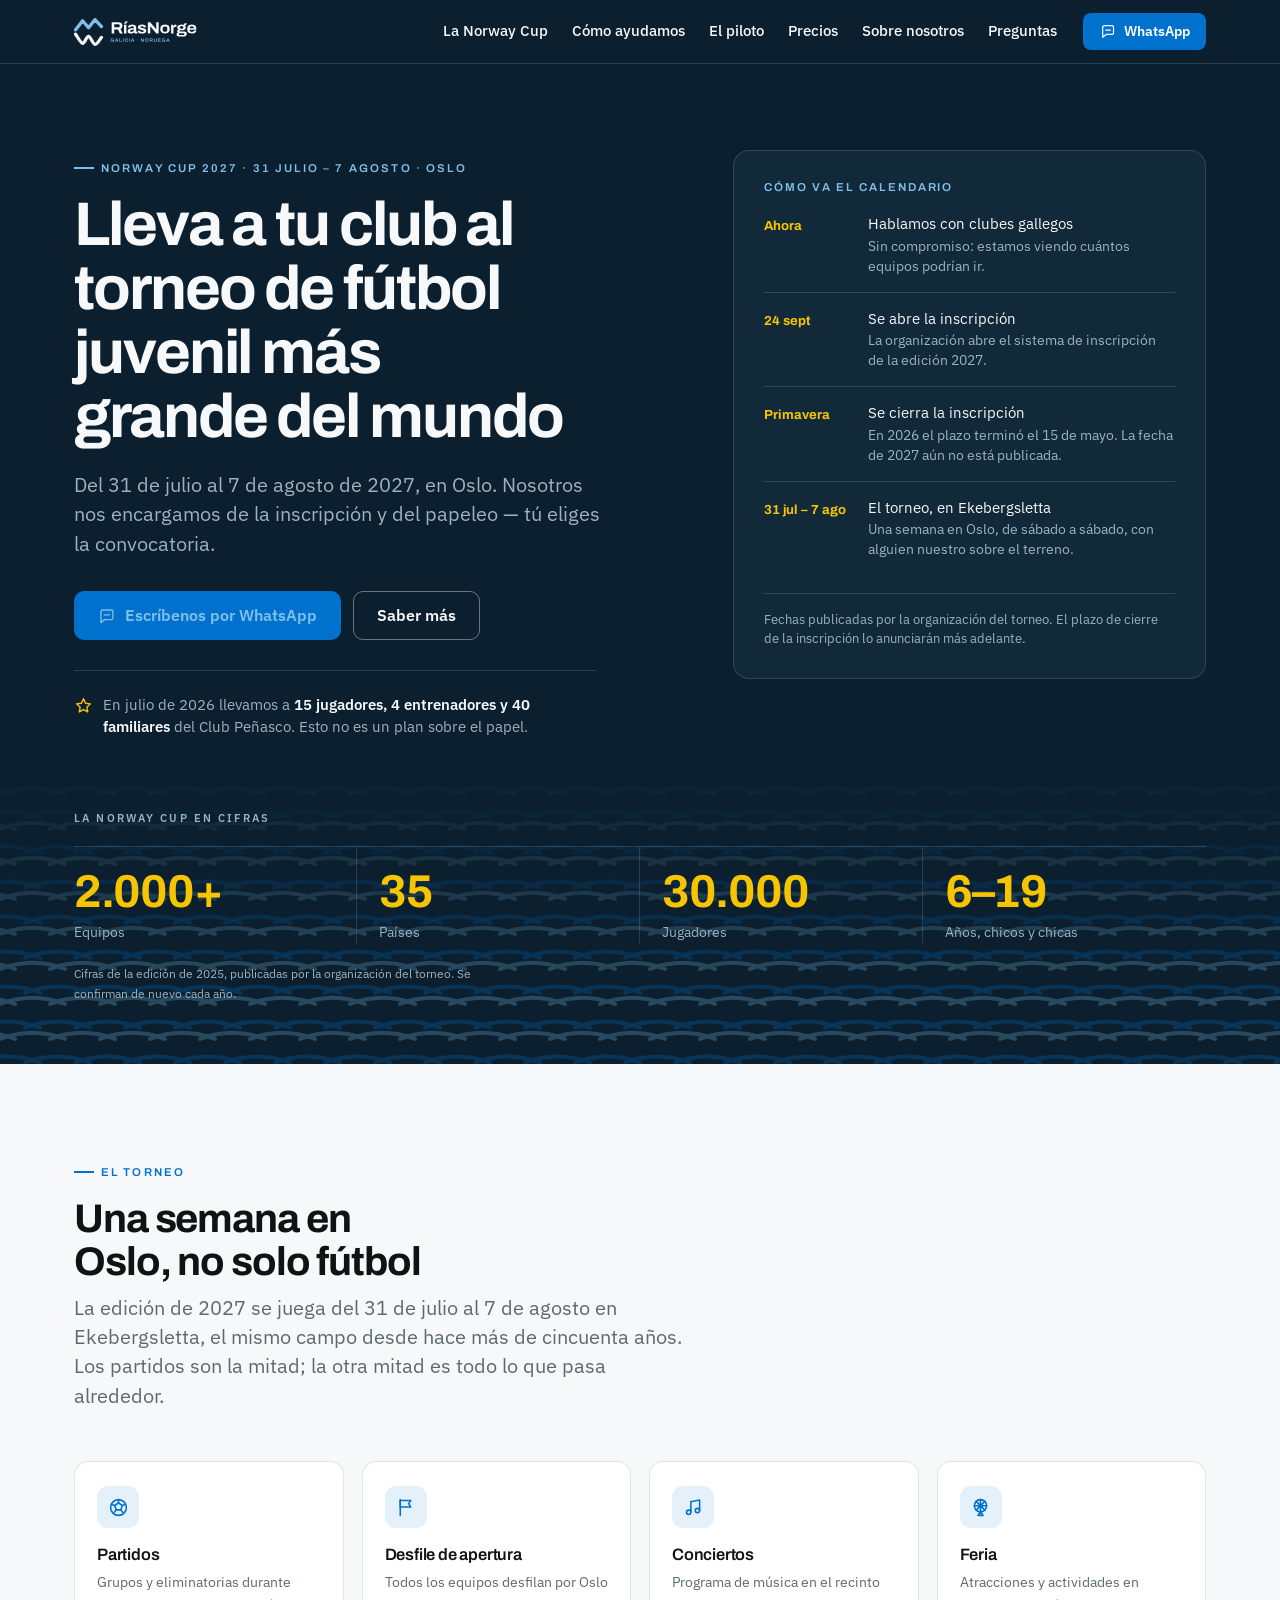
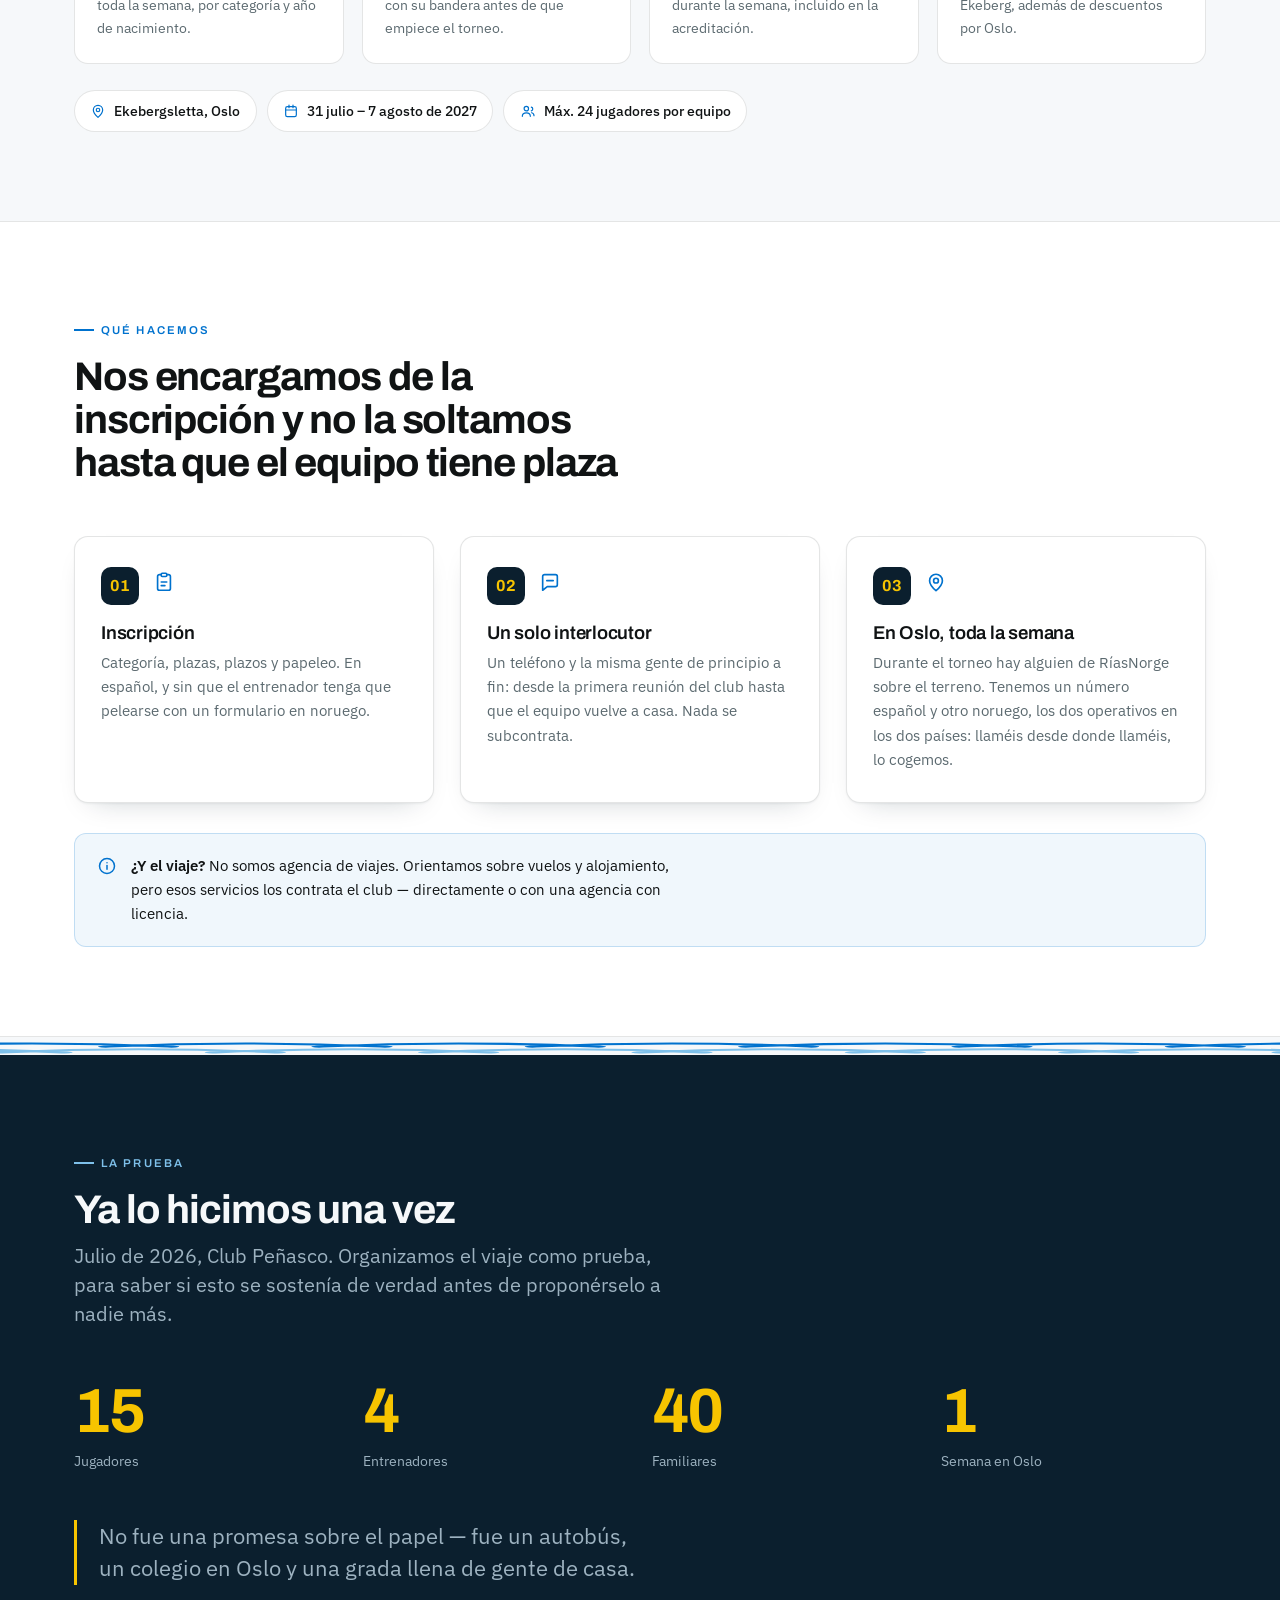
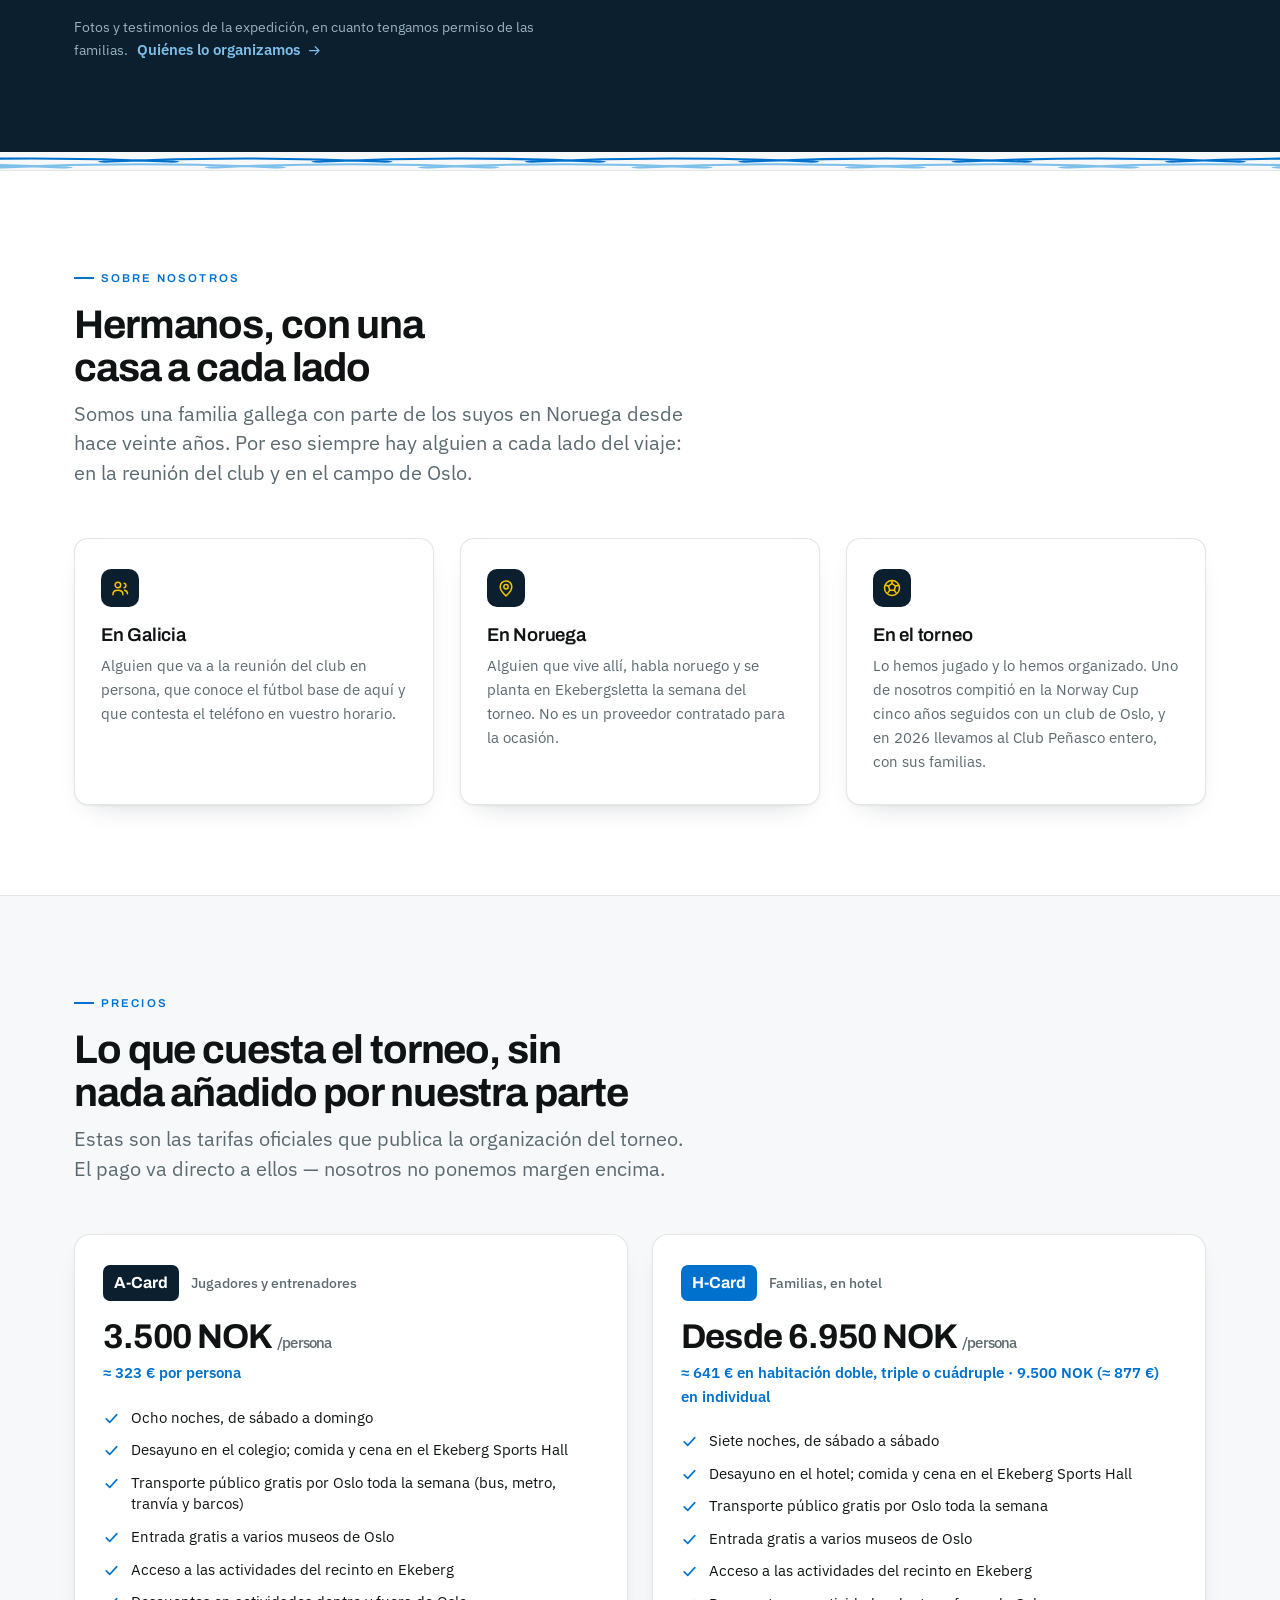
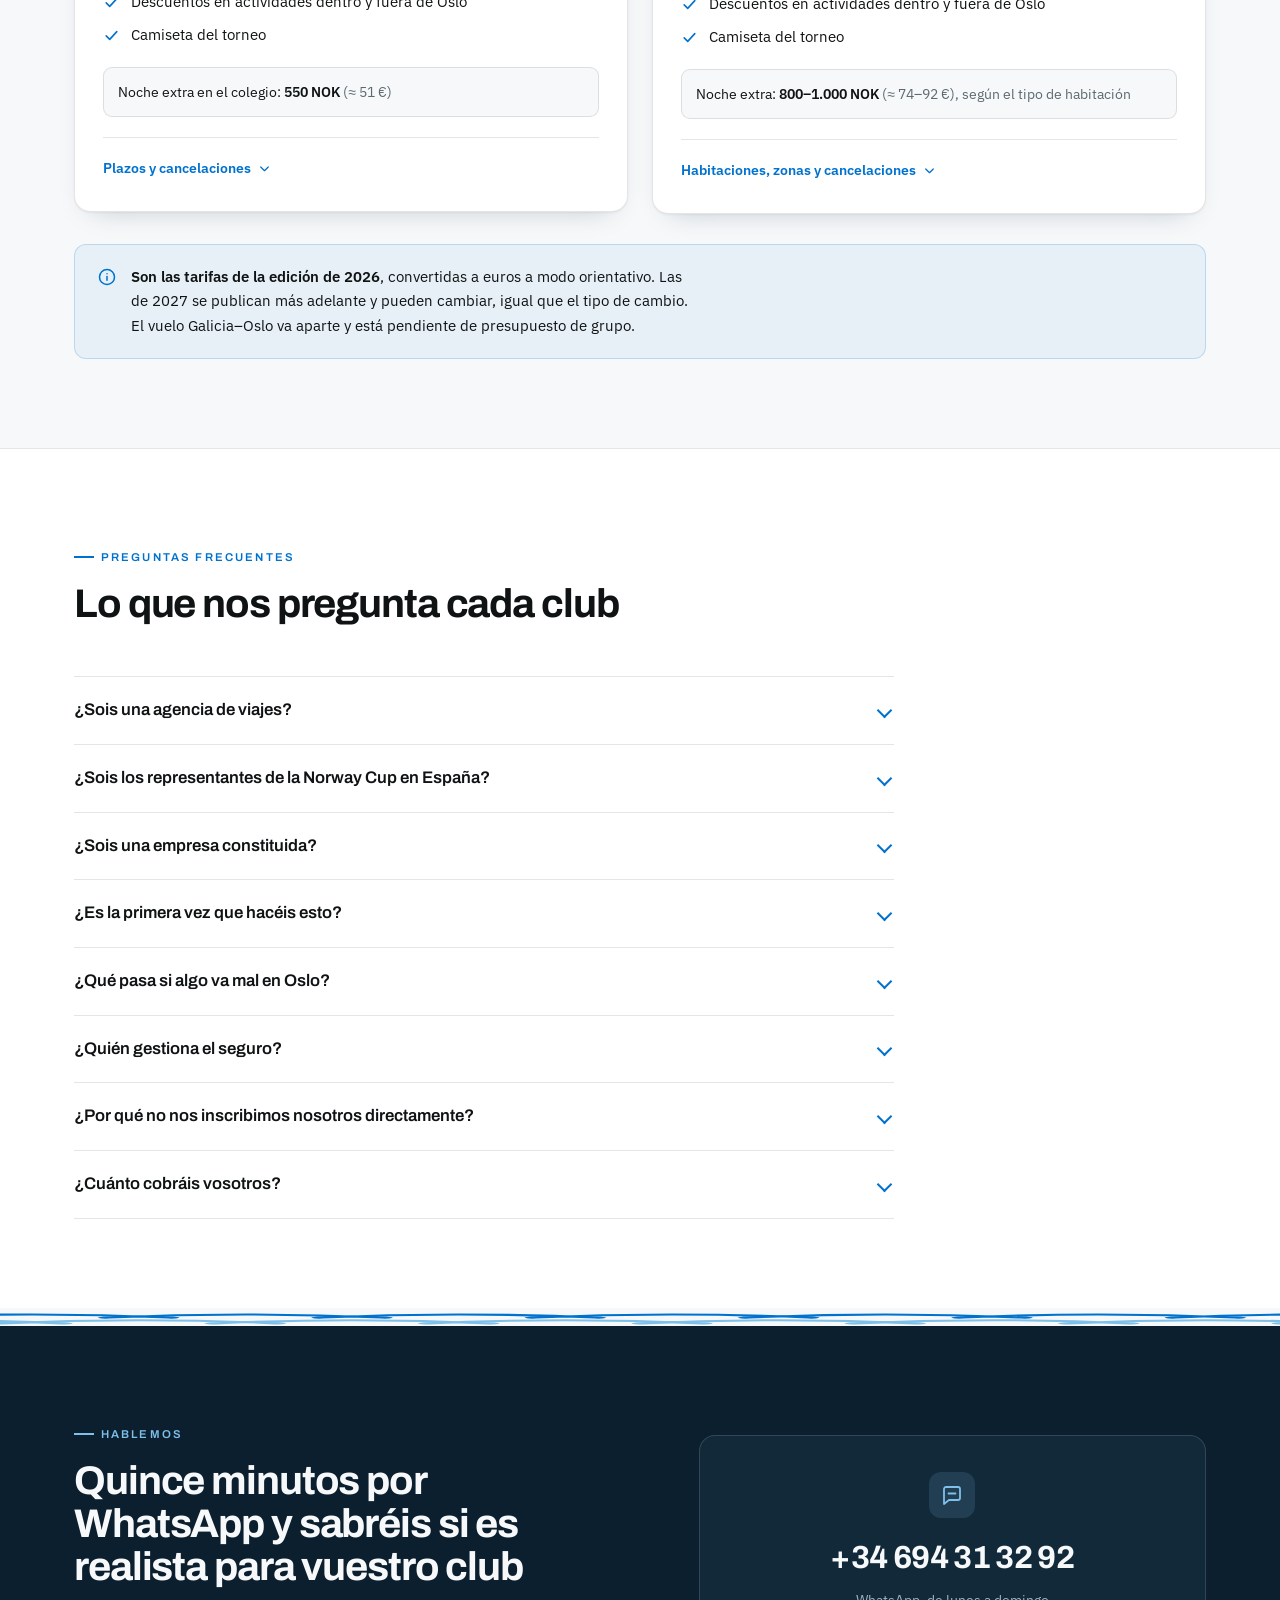
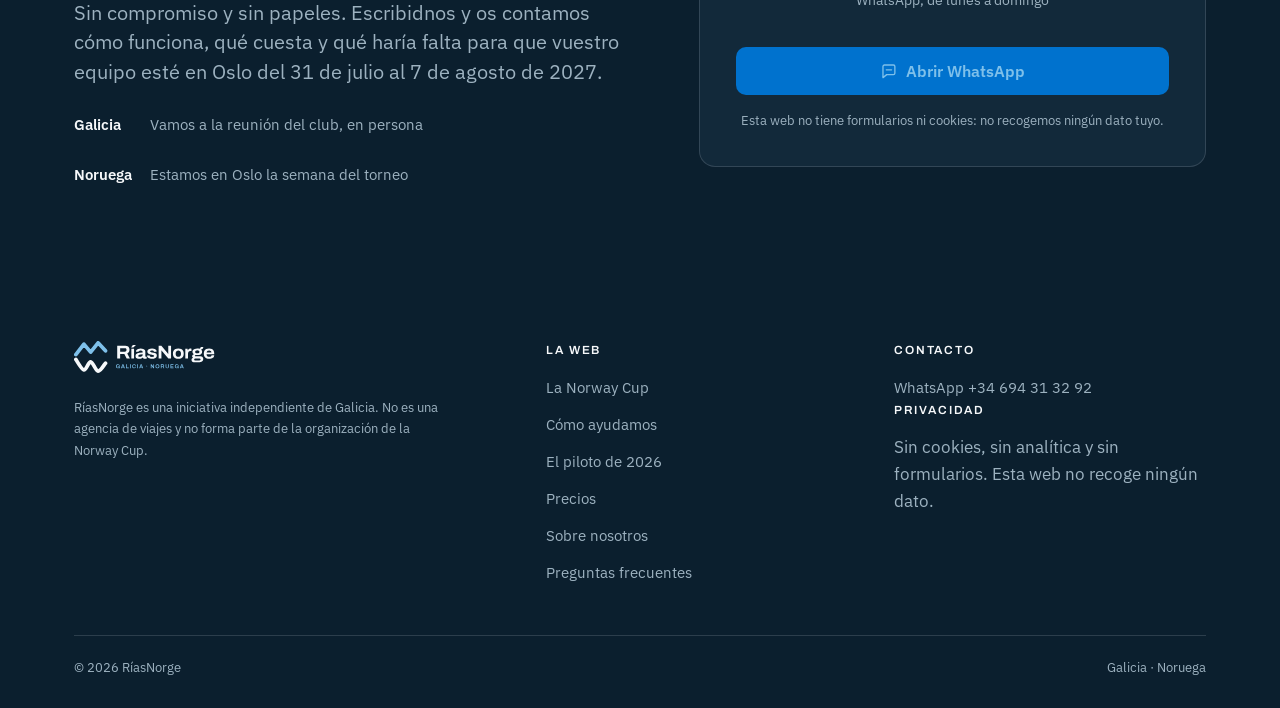
==== commit 727253c6: "Add files via upload" ====
--- a/index.html
+++ b/index.html
@@ -4,7 +4,7 @@
 <meta charset="utf-8">
 <meta name="viewport" content="width=device-width,initial-scale=1">
 <title>RíasNorge — Lleva a tu club a la Norway Cup de Oslo</title>
-<meta name="description" content="Ayudamos a los clubes de fútbol base gallegos a inscribir a sus equipos en la Norway Cup de Oslo, el torneo juvenil más grande del mundo. En julio de 2026 llevamos al Club Peñasco.">
+<meta name="description" content="Ayudamos a los clubes de fútbol base gallegos a inscribir a sus equipos en la Norway Cup de Oslo, el torneo juvenil más grande del mundo. Del 31 de julio al 7 de agosto de 2027. En julio de 2026 llevamos al Club Peñasco.">
 
 <!-- Seguridad: la página solo puede cargar recursos de este mismo dominio.
      Nada de scripts externos, nada de rastreadores, nada de formularios. -->
@@ -18,7 +18,7 @@
 <meta property="og:locale" content="es_ES">
 <meta property="og:site_name" content="RíasNorge">
 <meta property="og:title" content="Lleva a tu club a la Norway Cup">
-<meta property="og:description" content="El torneo de fútbol juvenil más grande del mundo se juega en Oslo. Ayudamos a los clubes gallegos a inscribirse.">
+<meta property="og:description" content="Del 31 de julio al 7 de agosto de 2027 en Oslo. Ayudamos a los clubes gallegos a inscribir a sus equipos.">
 <meta property="og:image" content="https://riasnorge.com/img/og.png">
 <meta property="og:image:width" content="1200">
 <meta property="og:image:height" content="630">
@@ -95,15 +95,15 @@
     <div class="wrap hero__inner">
       <div class="hero__grid">
         <div>
-          <p class="eyebrow">Norway Cup 2027 · Oslo</p>
+          <p class="eyebrow">Norway Cup 2027 · 31 julio – 7 agosto · Oslo</p>
           <h1>Lleva a tu club al torneo de fútbol juvenil más grande del mundo</h1>
-          <p class="hero__lede">Última semana de julio, en Oslo. Nosotros nos encargamos de la inscripción y del papeleo — tú eliges la convocatoria.</p>
+          <p class="hero__lede">Del 31 de julio al 7 de agosto de 2027, en Oslo. Nosotros nos encargamos de la inscripción y del papeleo — tú eliges la convocatoria.</p>
 
           <div class="btn-row">
             <a class="btn btn--primary" href="https://wa.me/34694313292" target="_blank" rel="noopener noreferrer">
               <svg aria-hidden="true"><use href="#i-chat"></use></svg> Escríbenos por WhatsApp
             </a>
-            <a class="btn btn--ghost" href="#torneo">Ver de qué va</a>
+            <a class="btn btn--ghost" href="#torneo">Saber más</a>
           </div>
 
           <p class="hero__proof">
@@ -119,14 +119,18 @@
             <div class="cal-row__what">Hablamos con clubes gallegos<span>Sin compromiso: estamos viendo cuántos equipos podrían ir.</span></div>
           </div>
           <div class="cal-row">
+            <div class="cal-row__when">24 sept</div>
+            <div class="cal-row__what">Se abre la inscripción<span>La organización abre el sistema de inscripción de la edición 2027.</span></div>
+          </div>
+          <div class="cal-row">
             <div class="cal-row__when">Primavera</div>
-            <div class="cal-row__what">Se cierra la inscripción<span>En 2026 el plazo terminó el 15 de mayo. Suele seguir ese patrón.</span></div>
+            <div class="cal-row__what">Se cierra la inscripción<span>En 2026 el plazo terminó el 15 de mayo. La fecha de 2027 aún no está publicada.</span></div>
           </div>
           <div class="cal-row">
-            <div class="cal-row__when">Julio 2027</div>
-            <div class="cal-row__what">El torneo, en Ekebergsletta<span>Ocho días en Oslo, con alguien nuestro sobre el terreno.</span></div>
-          </div>
-          <p class="tiny">Las fechas exactas de 2027 las publica la organización del torneo. En cuanto salgan, las ponemos aquí.</p>
+            <div class="cal-row__when">31 jul – 7 ago</div>
+            <div class="cal-row__what">El torneo, en Ekebergsletta<span>Una semana en Oslo, de sábado a sábado, con alguien nuestro sobre el terreno.</span></div>
+          </div>
+          <p class="tiny">Fechas publicadas por la organización del torneo. El plazo de cierre de la inscripción lo anunciarán más adelante.</p>
         </aside>
       </div>
 
@@ -149,7 +153,7 @@
       <div class="section-head">
         <p class="eyebrow">El torneo</p>
         <h2>Una semana en Oslo, no solo fútbol</h2>
-        <p class="lede">Se juega en Ekebergsletta, el mismo campo desde hace más de cincuenta años. Los partidos son la mitad; la otra mitad es todo lo que pasa alrededor.</p>
+        <p class="lede">La edición de 2027 se juega del 31 de julio al 7 de agosto en Ekebergsletta, el mismo campo desde hace más de cincuenta años. Los partidos son la mitad; la otra mitad es todo lo que pasa alrededor.</p>
       </div>
 
       <div class="tiles">
@@ -177,7 +181,7 @@
 
       <div class="factstrip">
         <span class="fact"><svg aria-hidden="true"><use href="#i-pin"></use></svg> Ekebergsletta, Oslo</span>
-        <span class="fact"><svg aria-hidden="true"><use href="#i-calendar"></use></svg> Última semana de julio</span>
+        <span class="fact"><svg aria-hidden="true"><use href="#i-calendar"></use></svg> 31 julio – 7 agosto de 2027</span>
         <span class="fact"><svg aria-hidden="true"><use href="#i-users"></use></svg> Máx. 24 jugadores por equipo</span>
       </div>
     </div>
@@ -214,7 +218,7 @@
             <div class="step__icon"><svg aria-hidden="true"><use href="#i-pin"></use></svg></div>
           </div>
           <h3>En Oslo, toda la semana</h3>
-          <p>Durante el torneo hay alguien de RíasNorge sobre el terreno, con teléfono noruego, para los entrenadores y para las familias que se quedan en casa.</p>
+          <p>Durante el torneo hay alguien de RíasNorge sobre el terreno. Tenemos un número español y otro noruego, los dos operativos en los dos países: llaméis desde donde llaméis, lo cogemos.</p>
         </div>
       </div>
 
@@ -338,7 +342,7 @@
             <span class="price__who">Familias, en hotel</span>
           </div>
           <div class="price-amount">Desde 6.950 NOK<span class="price__unit">/persona</span></div>
-          <div class="price__eur">≈ 641 € en habitación compartida · 9.500 NOK (≈ 877 €) en individual</div>
+          <div class="price__eur">≈ 641 € en habitación doble, triple o cuádruple · 9.500 NOK (≈ 877 €) en individual</div>
 
           <ul class="price__list">
             <li><svg aria-hidden="true"><use href="#i-check"></use></svg> Siete noches, de sábado a sábado</li>
@@ -408,7 +412,7 @@
         </details>
         <details>
           <summary>¿Qué pasa si algo va mal en Oslo?</summary>
-          <p>Hay alguien de RíasNorge en Oslo toda la semana del torneo, con teléfono noruego. Antes de inscribir a ningún equipo tendréis por escrito a quién se llama primero, qué se hace si un jugador se pone enfermo o se lesiona, y cómo se informa a las familias en Galicia.</p>
+          <p>Hay alguien de RíasNorge en Oslo toda la semana del torneo. Tenemos un número español y otro noruego, y los dos funcionan tanto en España como en Noruega, así que se nos localiza desde los dos lados. Antes de inscribir a ningún equipo tendréis por escrito a quién se llama primero, qué se hace si un jugador se pone enfermo o se lesiona, y cómo se informa a las familias en Galicia.</p>
         </details>
         <details>
           <summary>¿Quién gestiona el seguro?</summary>
@@ -434,7 +438,7 @@
       <div>
         <p class="eyebrow">Hablemos</p>
         <h2>Quince minutos por WhatsApp y sabréis si es realista para vuestro club</h2>
-        <p class="lede">Sin compromiso y sin papeles. Escribidnos y os contamos cómo funciona, qué cuesta y qué haría falta para que vuestro equipo esté en Oslo en julio de 2027.</p>
+        <p class="lede">Sin compromiso y sin papeles. Escribidnos y os contamos cómo funciona, qué cuesta y qué haría falta para que vuestro equipo esté en Oslo del 31 de julio al 7 de agosto de 2027.</p>
 
         <div class="who-line">
           <p class="who"><b>Galicia</b> Vamos a la reunión del club, en persona</p>
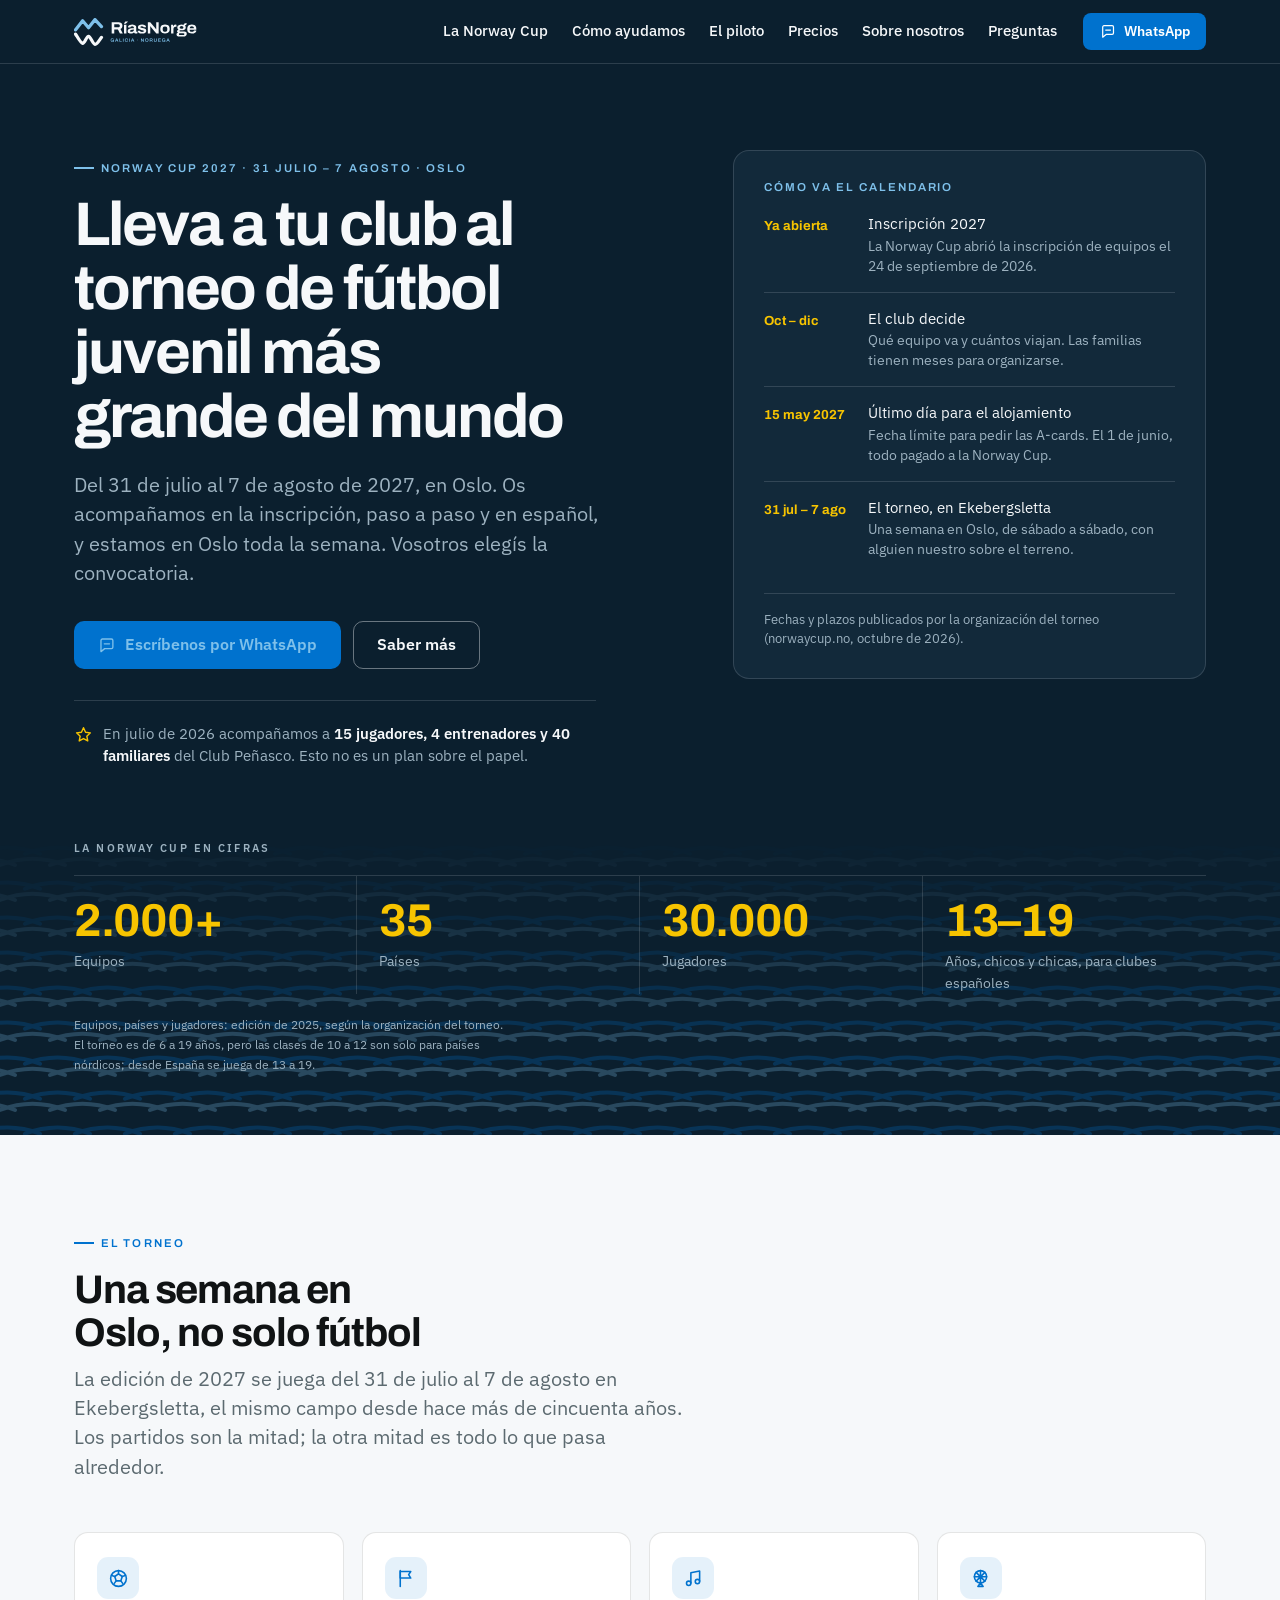
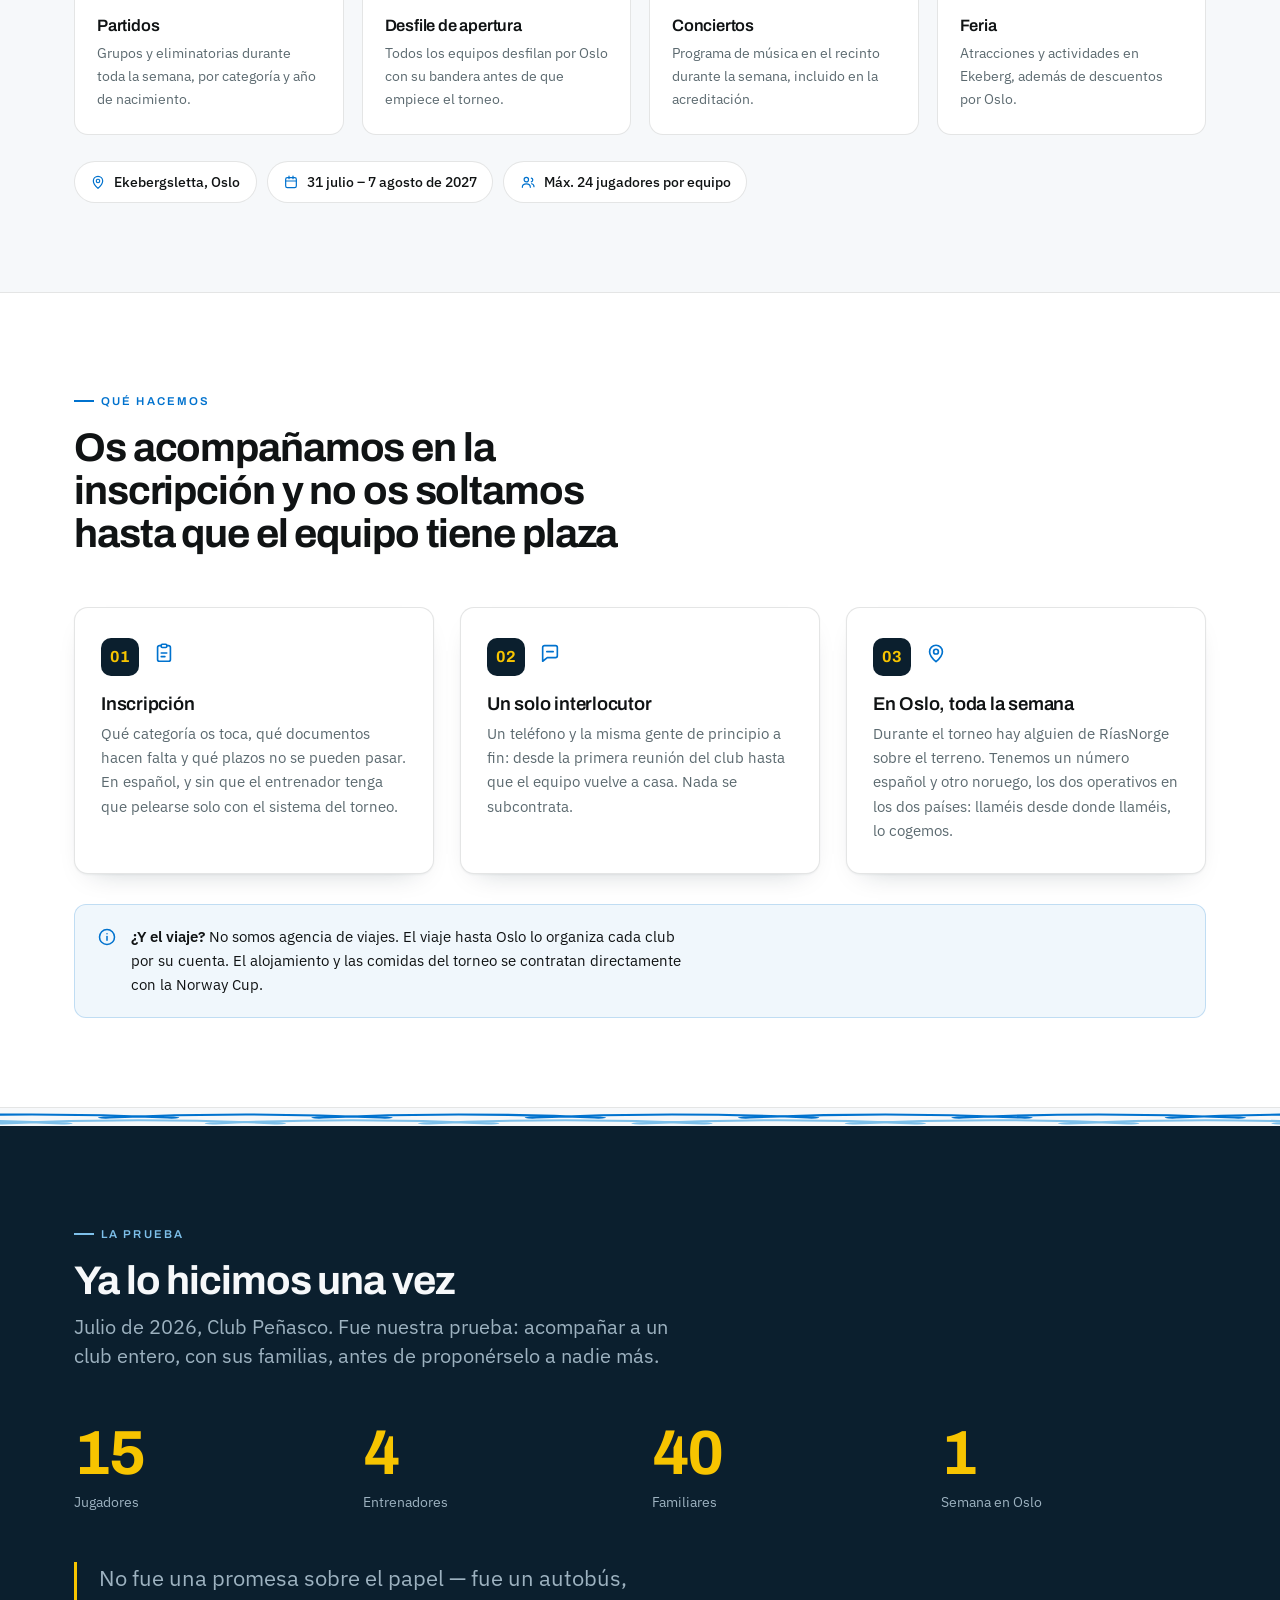
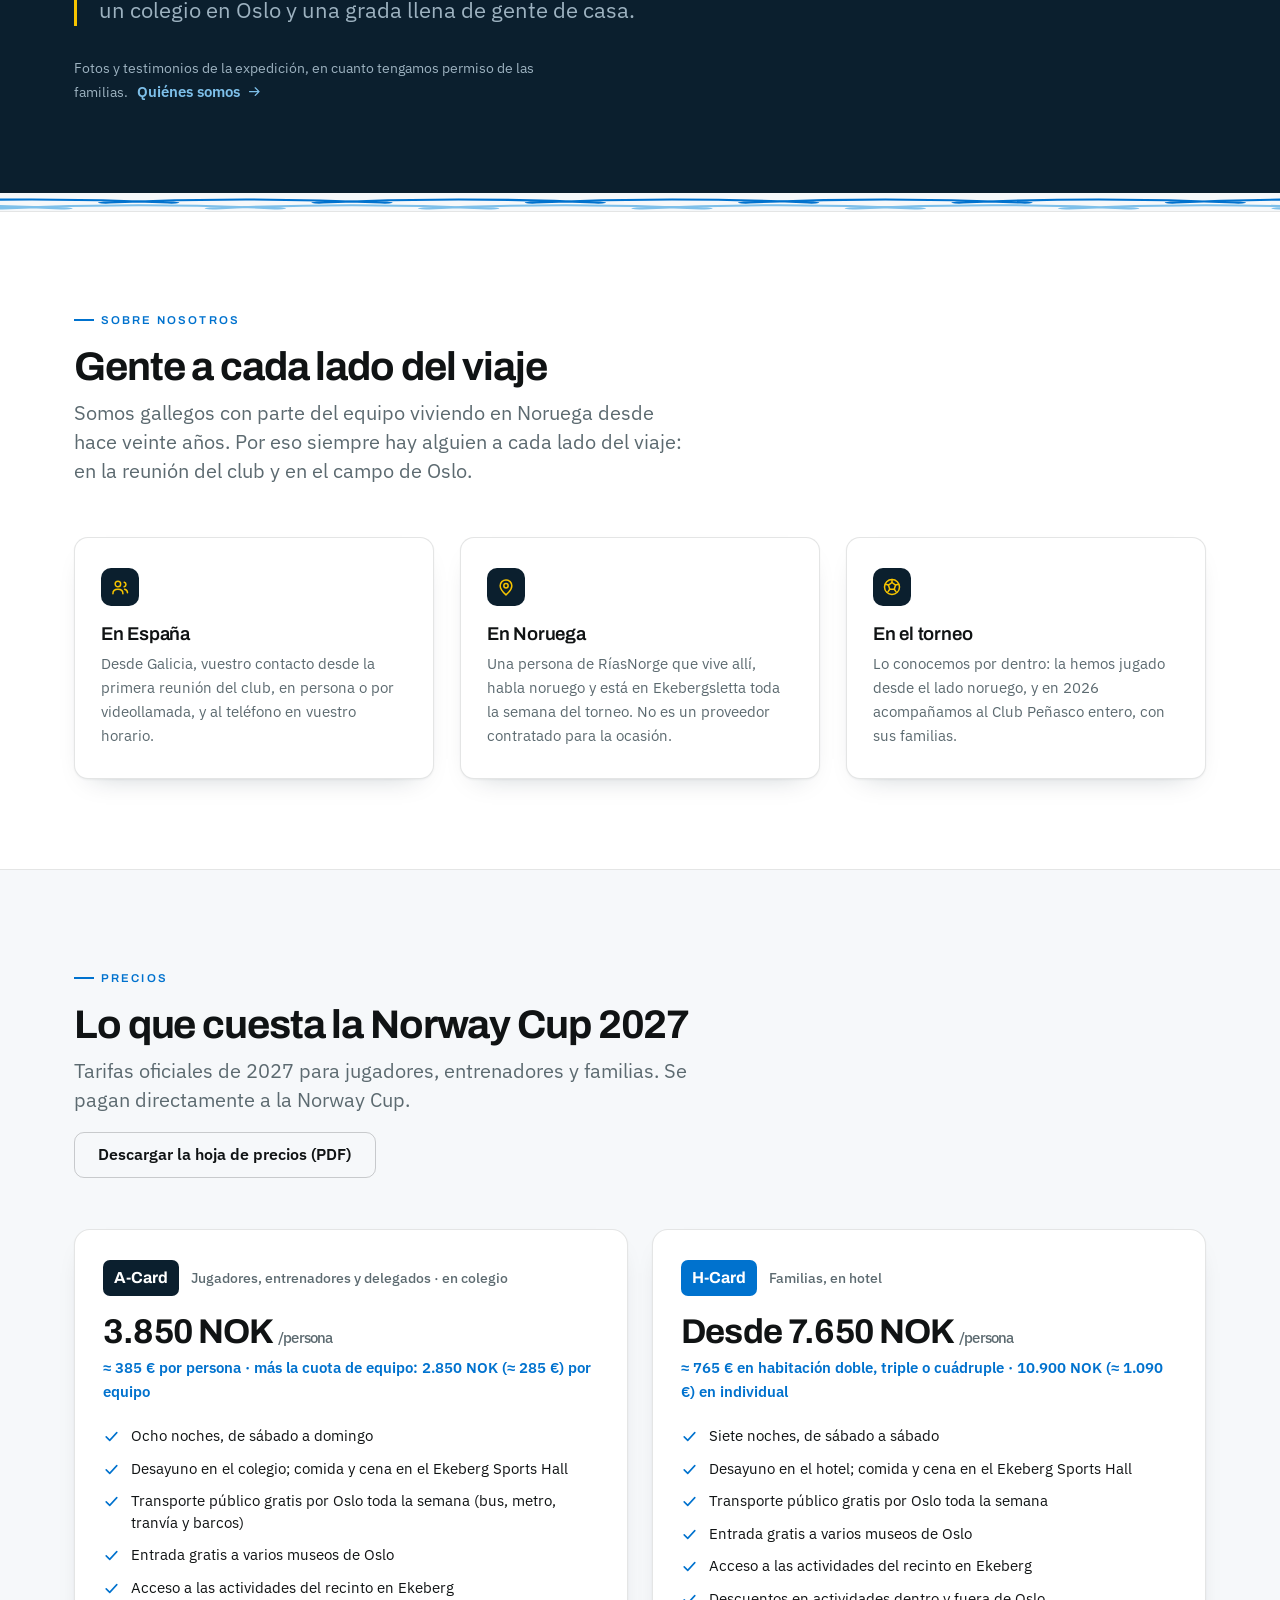
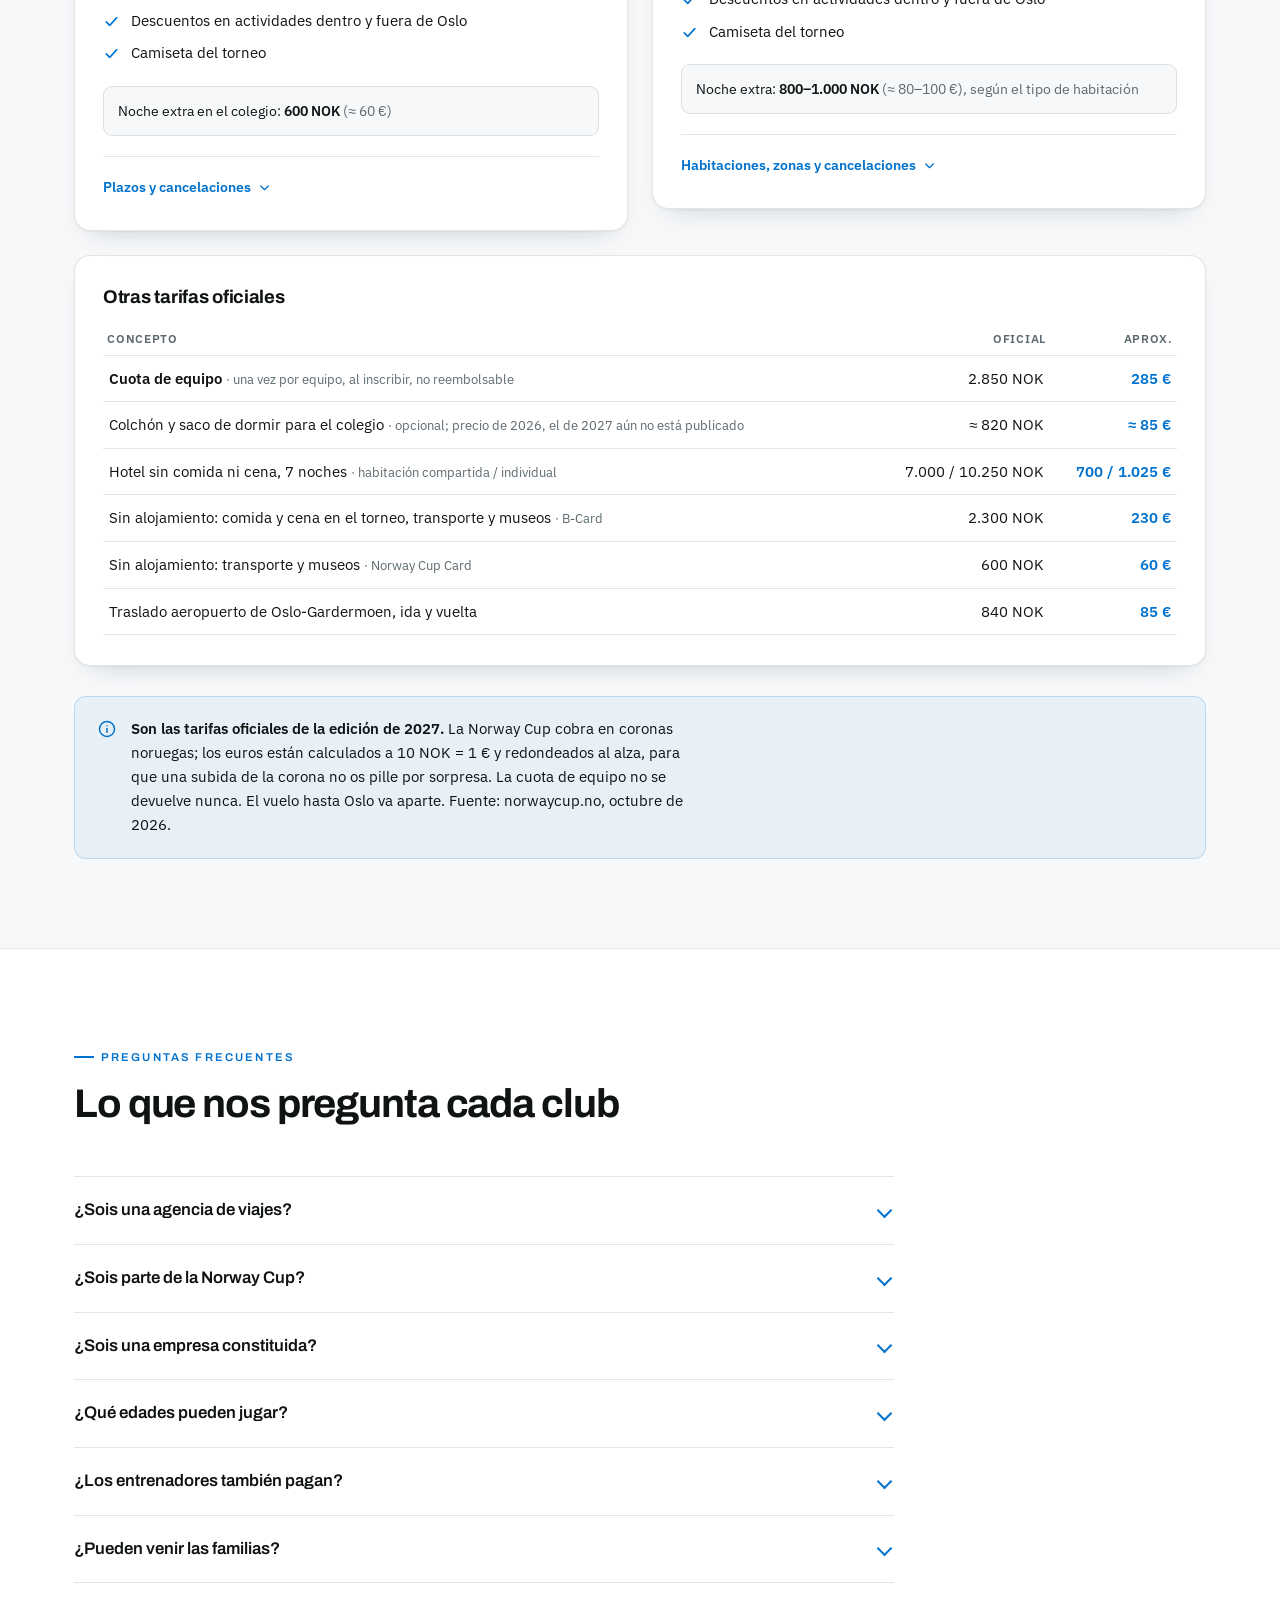
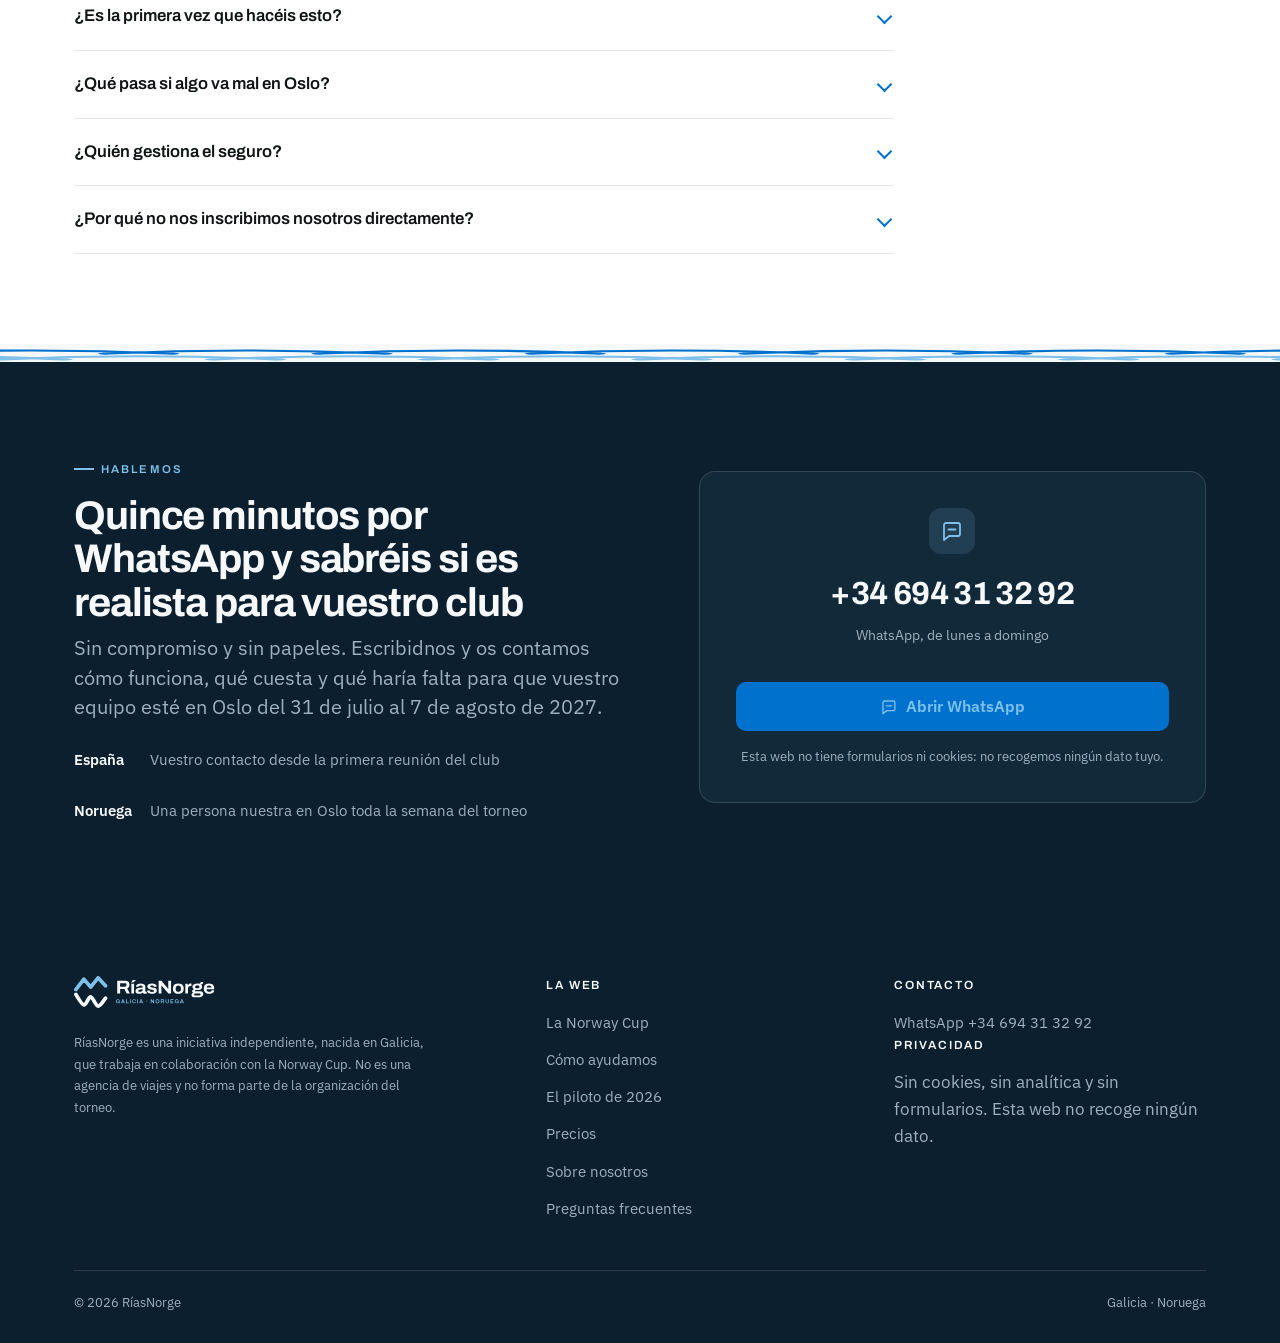
==== commit 33cb980c: "Add files via upload" ====
--- a/index.html
+++ b/index.html
@@ -4,7 +4,7 @@
 <meta charset="utf-8">
 <meta name="viewport" content="width=device-width,initial-scale=1">
 <title>RíasNorge — Lleva a tu club a la Norway Cup de Oslo</title>
-<meta name="description" content="Ayudamos a los clubes de fútbol base gallegos a inscribir a sus equipos en la Norway Cup de Oslo, el torneo juvenil más grande del mundo. Del 31 de julio al 7 de agosto de 2027. En julio de 2026 llevamos al Club Peñasco.">
+<meta name="description" content="Ayudamos a los clubes de fútbol base de toda España a inscribir a sus equipos en la Norway Cup de Oslo, el torneo juvenil más grande del mundo. Del 31 de julio al 7 de agosto de 2027. En julio de 2026 llevamos al Club Peñasco.">
 
 <!-- Seguridad: la página solo puede cargar recursos de este mismo dominio.
      Nada de scripts externos, nada de rastreadores, nada de formularios. -->
@@ -18,7 +18,7 @@
 <meta property="og:locale" content="es_ES">
 <meta property="og:site_name" content="RíasNorge">
 <meta property="og:title" content="Lleva a tu club a la Norway Cup">
-<meta property="og:description" content="Del 31 de julio al 7 de agosto de 2027 en Oslo. Ayudamos a los clubes gallegos a inscribir a sus equipos.">
+<meta property="og:description" content="Del 31 de julio al 7 de agosto de 2027 en Oslo. Ayudamos a los clubes españoles a inscribir a sus equipos.">
 <meta property="og:image" content="https://riasnorge.com/img/og.png">
 <meta property="og:image:width" content="1200">
 <meta property="og:image:height" content="630">
@@ -97,7 +97,7 @@
         <div>
           <p class="eyebrow">Norway Cup 2027 · 31 julio – 7 agosto · Oslo</p>
           <h1>Lleva a tu club al torneo de fútbol juvenil más grande del mundo</h1>
-          <p class="hero__lede">Del 31 de julio al 7 de agosto de 2027, en Oslo. Nosotros nos encargamos de la inscripción y del papeleo — tú eliges la convocatoria.</p>
+          <p class="hero__lede">Del 31 de julio al 7 de agosto de 2027, en Oslo. Os acompañamos en la inscripción, paso a paso y en español, y estamos en Oslo toda la semana. Vosotros elegís la convocatoria.</p>
 
           <div class="btn-row">
             <a class="btn btn--primary" href="https://wa.me/34694313292" target="_blank" rel="noopener noreferrer">
@@ -108,29 +108,29 @@
 
           <p class="hero__proof">
             <svg aria-hidden="true"><use href="#i-star"></use></svg>
-            <span>En julio de 2026 llevamos a <strong>15 jugadores, 4 entrenadores y 40 familiares</strong> del Club Peñasco. Esto no es un plan sobre el papel.</span>
+            <span>En julio de 2026 acompañamos a <strong>15 jugadores, 4 entrenadores y 40 familiares</strong> del Club Peñasco. Esto no es un plan sobre el papel.</span>
           </p>
         </div>
 
         <aside class="hero__card">
           <h2>Cómo va el calendario</h2>
           <div class="cal-row">
-            <div class="cal-row__when">Ahora</div>
-            <div class="cal-row__what">Hablamos con clubes gallegos<span>Sin compromiso: estamos viendo cuántos equipos podrían ir.</span></div>
+            <div class="cal-row__when">Ya abierta</div>
+            <div class="cal-row__what">Inscripción 2027<span>La Norway Cup abrió la inscripción de equipos el 24 de septiembre de 2026.</span></div>
           </div>
           <div class="cal-row">
-            <div class="cal-row__when">24 sept</div>
-            <div class="cal-row__what">Se abre la inscripción<span>La organización abre el sistema de inscripción de la edición 2027.</span></div>
+            <div class="cal-row__when">Oct – dic</div>
+            <div class="cal-row__what">El club decide<span>Qué equipo va y cuántos viajan. Las familias tienen meses para organizarse.</span></div>
           </div>
           <div class="cal-row">
-            <div class="cal-row__when">Primavera</div>
-            <div class="cal-row__what">Se cierra la inscripción<span>En 2026 el plazo terminó el 15 de mayo. La fecha de 2027 aún no está publicada.</span></div>
+            <div class="cal-row__when">15 may 2027</div>
+            <div class="cal-row__what">Último día para el alojamiento<span>Fecha límite para pedir las A-cards. El 1 de junio, todo pagado a la Norway Cup.</span></div>
           </div>
           <div class="cal-row">
             <div class="cal-row__when">31 jul – 7 ago</div>
             <div class="cal-row__what">El torneo, en Ekebergsletta<span>Una semana en Oslo, de sábado a sábado, con alguien nuestro sobre el terreno.</span></div>
           </div>
-          <p class="tiny">Fechas publicadas por la organización del torneo. El plazo de cierre de la inscripción lo anunciarán más adelante.</p>
+          <p class="tiny">Fechas y plazos publicados por la organización del torneo (norwaycup.no, octubre de 2026).</p>
         </aside>
       </div>
 
@@ -140,9 +140,9 @@
           <div class="sb-item"><div class="sb-fig">2.000+</div><div class="sb-lbl">Equipos</div></div>
           <div class="sb-item"><div class="sb-fig">35</div><div class="sb-lbl">Países</div></div>
           <div class="sb-item"><div class="sb-fig">30.000</div><div class="sb-lbl">Jugadores</div></div>
-          <div class="sb-item"><div class="sb-fig">6–19</div><div class="sb-lbl">Años, chicos y chicas</div></div>
-        </div>
-        <p class="scoreboard__note">Cifras de la edición de 2025, publicadas por la organización del torneo. Se confirman de nuevo cada año.</p>
+          <div class="sb-item"><div class="sb-fig">13–19</div><div class="sb-lbl">Años, chicos y chicas, para clubes españoles</div></div>
+        </div>
+        <p class="scoreboard__note">Equipos, países y jugadores: edición de 2025, según la organización del torneo. El torneo es de 6 a 19 años, pero las clases de 10 a 12 son solo para países nórdicos; desde España se juega de 13 a 19.</p>
       </div>
     </div>
   </section>
@@ -192,7 +192,7 @@
     <div class="wrap">
       <div class="section-head">
         <p class="eyebrow">Qué hacemos</p>
-        <h2>Nos encargamos de la inscripción y no la soltamos hasta que el equipo tiene plaza</h2>
+        <h2>Os acompañamos en la inscripción y no os soltamos hasta que el equipo tiene plaza</h2>
       </div>
 
       <div class="steps">
@@ -202,7 +202,7 @@
             <div class="step__icon"><svg aria-hidden="true"><use href="#i-clipboard"></use></svg></div>
           </div>
           <h3>Inscripción</h3>
-          <p>Categoría, plazas, plazos y papeleo. En español, y sin que el entrenador tenga que pelearse con un formulario en noruego.</p>
+          <p>Qué categoría os toca, qué documentos hacen falta y qué plazos no se pueden pasar. En español, y sin que el entrenador tenga que pelearse solo con el sistema del torneo.</p>
         </div>
         <div class="step">
           <div class="step__top">
@@ -224,7 +224,7 @@
 
       <div class="notice">
         <svg aria-hidden="true"><use href="#i-info"></use></svg>
-        <p><strong>¿Y el viaje?</strong> No somos agencia de viajes. Orientamos sobre vuelos y alojamiento, pero esos servicios los contrata el club — directamente o con una agencia con licencia.</p>
+        <p><strong>¿Y el viaje?</strong> No somos agencia de viajes. El viaje hasta Oslo lo organiza cada club por su cuenta. El alojamiento y las comidas del torneo se contratan directamente con la Norway Cup.</p>
       </div>
     </div>
   </section>
@@ -237,7 +237,7 @@
       <div class="section-head">
         <p class="eyebrow">La prueba</p>
         <h2>Ya lo hicimos una vez</h2>
-        <p class="lede">Julio de 2026, Club Peñasco. Organizamos el viaje como prueba, para saber si esto se sostenía de verdad antes de proponérselo a nadie más.</p>
+        <p class="lede">Julio de 2026, Club Peñasco. Fue nuestra prueba: acompañar a un club entero, con sus familias, antes de proponérselo a nadie más.</p>
       </div>
 
       <div class="bignums">
@@ -251,7 +251,7 @@
 
       <p class="small mt-l">
         Fotos y testimonios de la expedición, en cuanto tengamos permiso de las familias.
-        <a class="arrow-link arrow-link--inline" href="#nosotros">Quiénes lo organizamos <svg aria-hidden="true"><use href="#i-arrow"></use></svg></a>
+        <a class="arrow-link arrow-link--inline" href="#nosotros">Quiénes somos <svg aria-hidden="true"><use href="#i-arrow"></use></svg></a>
       </p>
     </div>
   </section>
@@ -263,8 +263,8 @@
     <div class="wrap">
       <div class="section-head">
         <p class="eyebrow">Sobre nosotros</p>
-        <h2>Hermanos, con una casa a cada lado</h2>
-        <p class="lede">Somos una familia gallega con parte de los suyos en Noruega desde hace veinte años. Por eso siempre hay alguien a cada lado del viaje: en la reunión del club y en el campo de Oslo.</p>
+        <h2>Gente a cada lado del viaje</h2>
+        <p class="lede">Somos gallegos con parte del equipo viviendo en Noruega desde hace veinte años. Por eso siempre hay alguien a cada lado del viaje: en la reunión del club y en el campo de Oslo.</p>
       </div>
 
       <div class="steps">
@@ -272,22 +272,22 @@
           <div class="step__top">
             <div class="step__n"><svg aria-hidden="true"><use href="#i-users"></use></svg></div>
           </div>
-          <h3>En Galicia</h3>
-          <p>Alguien que va a la reunión del club en persona, que conoce el fútbol base de aquí y que contesta el teléfono en vuestro horario.</p>
+          <h3>En España</h3>
+          <p>Desde Galicia, vuestro contacto desde la primera reunión del club, en persona o por videollamada, y al teléfono en vuestro horario.</p>
         </div>
         <div class="step">
           <div class="step__top">
             <div class="step__n"><svg aria-hidden="true"><use href="#i-pin"></use></svg></div>
           </div>
           <h3>En Noruega</h3>
-          <p>Alguien que vive allí, habla noruego y se planta en Ekebergsletta la semana del torneo. No es un proveedor contratado para la ocasión.</p>
+          <p>Una persona de RíasNorge que vive allí, habla noruego y está en Ekebergsletta toda la semana del torneo. No es un proveedor contratado para la ocasión.</p>
         </div>
         <div class="step">
           <div class="step__top">
             <div class="step__n"><svg aria-hidden="true"><use href="#i-ball"></use></svg></div>
           </div>
           <h3>En el torneo</h3>
-          <p>Lo hemos jugado y lo hemos organizado. Uno de nosotros compitió en la Norway Cup cinco años seguidos con un club de Oslo, y en 2026 llevamos al Club Peñasco entero, con sus familias.</p>
+          <p>Lo conocemos por dentro: la hemos jugado desde el lado noruego, y en 2026 acompañamos al Club Peñasco entero, con sus familias.</p>
         </div>
       </div>
 
@@ -299,18 +299,19 @@
     <div class="wrap">
       <div class="section-head">
         <p class="eyebrow">Precios</p>
-        <h2>Lo que cuesta el torneo, sin nada añadido por nuestra parte</h2>
-        <p class="lede">Estas son las tarifas oficiales que publica la organización del torneo. El pago va directo a ellos — nosotros no ponemos margen encima.</p>
+        <h2>Lo que cuesta la Norway Cup 2027</h2>
+        <p class="lede">Tarifas oficiales de 2027 para jugadores, entrenadores y familias. Se pagan directamente a la Norway Cup.</p>
+        <p class="mt-m"><a class="btn btn--ghost" href="RiasNorge-NorwayCup2027-precios.pdf" download>Descargar la hoja de precios (PDF)</a></p>
       </div>
 
       <div class="prices">
         <article class="price">
           <div class="price__head">
             <span class="price__badge">A-Card</span>
-            <span class="price__who">Jugadores y entrenadores</span>
-          </div>
-          <div class="price-amount">3.500 NOK<span class="price__unit">/persona</span></div>
-          <div class="price__eur">≈ 323 € por persona</div>
+            <span class="price__who">Jugadores, entrenadores y delegados · en colegio</span>
+          </div>
+          <div class="price-amount">3.850 NOK<span class="price__unit">/persona</span></div>
+          <div class="price__eur">≈ 385 € por persona · más la cuota de equipo: 2.850 NOK (≈ 285 €) por equipo</div>
 
           <ul class="price__list">
             <li><svg aria-hidden="true"><use href="#i-check"></use></svg> Ocho noches, de sábado a domingo</li>
@@ -322,7 +323,7 @@
             <li><svg aria-hidden="true"><use href="#i-check"></use></svg> Camiseta del torneo</li>
           </ul>
 
-          <div class="price__extra">Noche extra en el colegio: <strong>550 NOK</strong> <span class="small">(≈ 51 €)</span></div>
+          <div class="price__extra">Noche extra en el colegio: <strong>600 NOK</strong> <span class="small">(≈ 60 €)</span></div>
 
           <details class="fineprint">
             <summary>Plazos y cancelaciones <svg aria-hidden="true"><use href="#i-chevron"></use></svg></summary>
@@ -341,8 +342,8 @@
             <span class="price__badge price__badge--h">H-Card</span>
             <span class="price__who">Familias, en hotel</span>
           </div>
-          <div class="price-amount">Desde 6.950 NOK<span class="price__unit">/persona</span></div>
-          <div class="price__eur">≈ 641 € en habitación doble, triple o cuádruple · 9.500 NOK (≈ 877 €) en individual</div>
+          <div class="price-amount">Desde 7.650 NOK<span class="price__unit">/persona</span></div>
+          <div class="price__eur">≈ 765 € en habitación doble, triple o cuádruple · 10.900 NOK (≈ 1.090 €) en individual</div>
 
           <ul class="price__list">
             <li><svg aria-hidden="true"><use href="#i-check"></use></svg> Siete noches, de sábado a sábado</li>
@@ -354,7 +355,7 @@
             <li><svg aria-hidden="true"><use href="#i-check"></use></svg> Camiseta del torneo</li>
           </ul>
 
-          <div class="price__extra">Noche extra: <strong>800–1.000 NOK</strong> <span class="small">(≈ 74–92 €), según el tipo de habitación</span></div>
+          <div class="price__extra">Noche extra: <strong>800–1.000 NOK</strong> <span class="small">(≈ 80–100 €), según el tipo de habitación</span></div>
 
           <details class="fineprint">
             <summary>Habitaciones, zonas y cancelaciones <svg aria-hidden="true"><use href="#i-chevron"></use></svg></summary>
@@ -362,8 +363,8 @@
               <table class="zones">
                 <thead><tr><th scope="col">Habitación</th><th scope="col">Zona 1</th><th scope="col">Zona 2</th></tr></thead>
                 <tbody>
-                  <tr><td>Individual</td><td>9.500 NOK</td><td>9.500 NOK</td></tr>
-                  <tr><td>Doble, triple o cuádruple</td><td>7.150 NOK</td><td>6.950 NOK</td></tr>
+                  <tr><td>Individual</td><td>10.900 NOK</td><td>10.900 NOK</td></tr>
+                  <tr><td>Doble, triple o cuádruple</td><td>8.200 NOK</td><td>7.650 NOK</td></tr>
                 </tbody>
               </table>
             </div>
@@ -372,15 +373,31 @@
               <li>Cancelar entre el 15 de mayo y el 1 de junio: se cobra el 50%</li>
               <li>Después del 1 de junio no hay reembolso</li>
               <li>Cambio de habitación después del 15 de mayo, según disponibilidad</li>
-              <li>Hay hoteles con H-Card sin comidas — se consulta caso por caso</li>
             </ul>
           </details>
         </article>
       </div>
 
+      <div class="price price--wide">
+        <h3 class="price__title">Otras tarifas oficiales</h3>
+        <div class="table-scroll">
+          <table class="zones zones--big">
+            <thead><tr><th scope="col">Concepto</th><th scope="col">Oficial</th><th scope="col">Aprox.</th></tr></thead>
+            <tbody>
+              <tr><td><strong>Cuota de equipo</strong> <span class="small">· una vez por equipo, al inscribir, no reembolsable</span></td><td>2.850 NOK</td><td><b>285 €</b></td></tr>
+              <tr><td>Colchón y saco de dormir para el colegio <span class="small">· opcional; precio de 2026, el de 2027 aún no está publicado</span></td><td>≈ 820 NOK</td><td><b>≈ 85 €</b></td></tr>
+              <tr><td>Hotel sin comida ni cena, 7 noches <span class="small">· habitación compartida / individual</span></td><td>7.000 / 10.250 NOK</td><td><b>700 / 1.025 €</b></td></tr>
+              <tr><td>Sin alojamiento: comida y cena en el torneo, transporte y museos <span class="small">· B-Card</span></td><td>2.300 NOK</td><td><b>230 €</b></td></tr>
+              <tr><td>Sin alojamiento: transporte y museos <span class="small">· Norway Cup Card</span></td><td>600 NOK</td><td><b>60 €</b></td></tr>
+              <tr><td>Traslado aeropuerto de Oslo-Gardermoen, ida y vuelta</td><td>840 NOK</td><td><b>85 €</b></td></tr>
+            </tbody>
+          </table>
+        </div>
+      </div>
+
       <div class="notice">
         <svg aria-hidden="true"><use href="#i-info"></use></svg>
-        <p><strong>Son las tarifas de la edición de 2026</strong>, convertidas a euros a modo orientativo. Las de 2027 se publican más adelante y pueden cambiar, igual que el tipo de cambio. El vuelo Galicia–Oslo va aparte y está pendiente de presupuesto de grupo.</p>
+        <p><strong>Son las tarifas oficiales de la edición de 2027.</strong> La Norway Cup cobra en coronas noruegas; los euros están calculados a 10 NOK = 1 € y redondeados al alza, para que una subida de la corona no os pille por sorpresa. La cuota de equipo no se devuelve nunca. El vuelo hasta Oslo va aparte. Fuente: norwaycup.no, octubre de 2026.</p>
       </div>
     </div>
   </section>
@@ -396,35 +413,43 @@
       <div class="faq">
         <details>
           <summary>¿Sois una agencia de viajes?</summary>
-          <p>No. No vendemos viajes organizados. Nos encargamos de la inscripción en el torneo y del acompañamiento del club; los componentes de viaje los contrata el club, directamente o con una agencia con licencia.</p>
-        </details>
-        <details>
-          <summary>¿Sois los representantes de la Norway Cup en España?</summary>
-          <p>No, y conviene decirlo claro: no tenemos ningún acuerdo firmado con la organización del torneo, no somos sus representantes y no vendemos en su nombre. Somos gallegos que ya han hecho este viaje y que ayudan a otros clubes a hacerlo. Si alguien os dice lo contrario sobre nosotros, no es cierto.</p>
+          <p>No. Os acompañamos en la inscripción en el torneo y estamos con el club en Oslo. El viaje lo organiza cada club por su cuenta, y el alojamiento del torneo se contrata directamente con la Norway Cup.</p>
+        </details>
+        <details>
+          <summary>¿Sois parte de la Norway Cup?</summary>
+          <p>No. Trabajamos en colaboración con la Norway Cup, pero no somos la organización del torneo. Las inscripciones y los pagos se hacen siempre en el sistema oficial de la Norway Cup.</p>
         </details>
         <details>
           <summary>¿Sois una empresa constituida?</summary>
-          <p>Todavía no. Estamos viendo cuántos clubes se lo plantean en serio antes de montar la estructura. No aceptamos dinero de ningún club ni de ninguna familia antes de que esté hecha, y no prometemos plaza a nadie.</p>
+          <p>Todavía no: la estamos constituyendo ahora. Para inscribiros no hace falta esperar: la inscripción y los pagos se hacen directamente con la Norway Cup.</p>
+        </details>
+        <details>
+          <summary>¿Qué edades pueden jugar?</summary>
+          <p>Para clubes españoles, de 13 a 19 años (nacidos de 2008 a 2014), chicos y chicas. Las clases de 10 a 12 años son solo para países nórdicos. Os decimos qué clase le toca a vuestro equipo según el año de nacimiento.</p>
+        </details>
+        <details>
+          <summary>¿Los entrenadores también pagan?</summary>
+          <p>Sí. Cada persona que duerme con el equipo en el colegio, también entrenadores y delegados, necesita su A-Card (3.850 NOK, unos 385 €).</p>
+        </details>
+        <details>
+          <summary>¿Pueden venir las familias?</summary>
+          <p>Sí, y en 2026 vinieron cuarenta. Pueden dormir en el colegio con la misma A-Card, en los hoteles del torneo (desde unos 700 € por persona la semana) o alojarse por su cuenta. Los precios están arriba, en Precios.</p>
         </details>
         <details>
           <summary>¿Es la primera vez que hacéis esto?</summary>
-          <p>No, es la segunda. En julio de 2026 fuimos con el Club Peñasco: quince jugadores, cuatro entrenadores y cuarenta familiares. Si queréis hablar con ellos antes que con nosotros, nos parece bien.</p>
+          <p>No, es la segunda. En julio de 2026 fuimos con el Club Peñasco: quince jugadores, cuatro entrenadores y cuarenta familiares. Os contamos cómo fue, con detalle y sin adornos.</p>
         </details>
         <details>
           <summary>¿Qué pasa si algo va mal en Oslo?</summary>
-          <p>Hay alguien de RíasNorge en Oslo toda la semana del torneo. Tenemos un número español y otro noruego, y los dos funcionan tanto en España como en Noruega, así que se nos localiza desde los dos lados. Antes de inscribir a ningún equipo tendréis por escrito a quién se llama primero, qué se hace si un jugador se pone enfermo o se lesiona, y cómo se informa a las familias en Galicia.</p>
+          <p>Hay alguien de RíasNorge en Oslo toda la semana del torneo. Tenemos un número español y otro noruego, y los dos funcionan tanto en España como en Noruega, así que se nos localiza desde los dos lados. Antes de inscribir a ningún equipo tendréis por escrito a quién se llama primero, qué se hace si un jugador se pone enfermo o se lesiona, y cómo se informa a las familias en casa.</p>
         </details>
         <details>
           <summary>¿Quién gestiona el seguro?</summary>
-          <p>Cada club y cada familia gestiona su propio seguro; nosotros no lo contratamos ni lo administramos. Lo que sí hacemos es deciros exactamente qué cobertura necesitáis y por qué, con tiempo suficiente.</p>
+          <p>Cada club y cada familia gestiona su propio seguro; nosotros no lo contratamos ni lo administramos. Lo que sí hacemos es recordároslo con tiempo, para que nadie viaje sin él.</p>
         </details>
         <details>
           <summary>¿Por qué no nos inscribimos nosotros directamente?</summary>
-          <p>Podéis, y algunos clubes lo harán. La inscripción es la parte fácil y no vamos a fingir lo contrario. Lo demás es hacerlo en noruego, mover a sesenta personas contando abuelos y hermanos pequeños, y tener a alguien en Oslo cuando al entrenador se le queda el móvil sin batería un martes por la tarde.</p>
-        </details>
-        <details>
-          <summary>¿Cuánto cobráis vosotros?</summary>
-          <p>Hoy, nada. Estamos en la fase de saber cuántos equipos hay, no de vender. Cuando exista la empresa y haya un servicio que cobrar, lo sabréis por escrito y antes de comprometeros a nada.</p>
+          <p>Podéis, y algunos clubes lo harán. La inscripción no es difícil y no vamos a fingir lo contrario. Lo que aportamos es saber qué categoría os toca, qué plazos no se pueden pasar y cómo es la semana de verdad, contároslo en español, y tener a alguien en Oslo cuando al entrenador se le queda el móvil sin batería un martes por la tarde.</p>
         </details>
       </div>
     </div>
@@ -441,8 +466,8 @@
         <p class="lede">Sin compromiso y sin papeles. Escribidnos y os contamos cómo funciona, qué cuesta y qué haría falta para que vuestro equipo esté en Oslo del 31 de julio al 7 de agosto de 2027.</p>
 
         <div class="who-line">
-          <p class="who"><b>Galicia</b> Vamos a la reunión del club, en persona</p>
-          <p class="who"><b>Noruega</b> Estamos en Oslo la semana del torneo</p>
+          <p class="who"><b>España</b> Vuestro contacto desde la primera reunión del club</p>
+          <p class="who"><b>Noruega</b> Una persona nuestra en Oslo toda la semana del torneo</p>
         </div>
       </div>
 
@@ -465,7 +490,7 @@
     <div class="footer__grid">
       <div>
         <img src="img/logo-inv.svg" alt="RíasNorge" width="160" height="32">
-        <p class="legal">RíasNorge es una iniciativa independiente de Galicia. No es una agencia de viajes y no forma parte de la organización de la Norway Cup.</p>
+        <p class="legal">RíasNorge es una iniciativa independiente, nacida en Galicia, que trabaja en colaboración con la Norway Cup. No es una agencia de viajes y no forma parte de la organización del torneo.</p>
       </div>
       <div>
         <h4>La web</h4>
--- a/estilos.css
+++ b/estilos.css
@@ -392,3 +392,14 @@
 .skip{position:absolute;left:-9999px;top:0;z-index:100;background:var(--celeste);color:#fff;padding:.8em 1.3em;border-radius:0 0 9px 0;font-weight:600}
 .skip:focus{left:0}
 .visually-hidden{position:absolute;width:1px;height:1px;margin:-1px;padding:0;overflow:hidden;clip:rect(0 0 0 0);white-space:nowrap;border:0}
+
+/* Otras tarifas (oct 2026) */
+.price--wide{margin-top:24px}
+.price__title{font-size:1.15rem;font-weight:700;letter-spacing:-.015em;margin:0}
+.zones--big{font-size:.92rem}
+.zones--big td{padding:.75em .4em;vertical-align:top}
+.zones--big td:last-child b{color:var(--celeste)}
+.zones--big td .small{color:var(--gris);font-size:.82rem}
+@media (max-width:640px){.zones--big td .small{display:block}}
+.zones--big td:not(:first-child){white-space:nowrap}
+@media (max-width:640px){.zones--big th:nth-child(2),.zones--big td:nth-child(2){display:none}}
